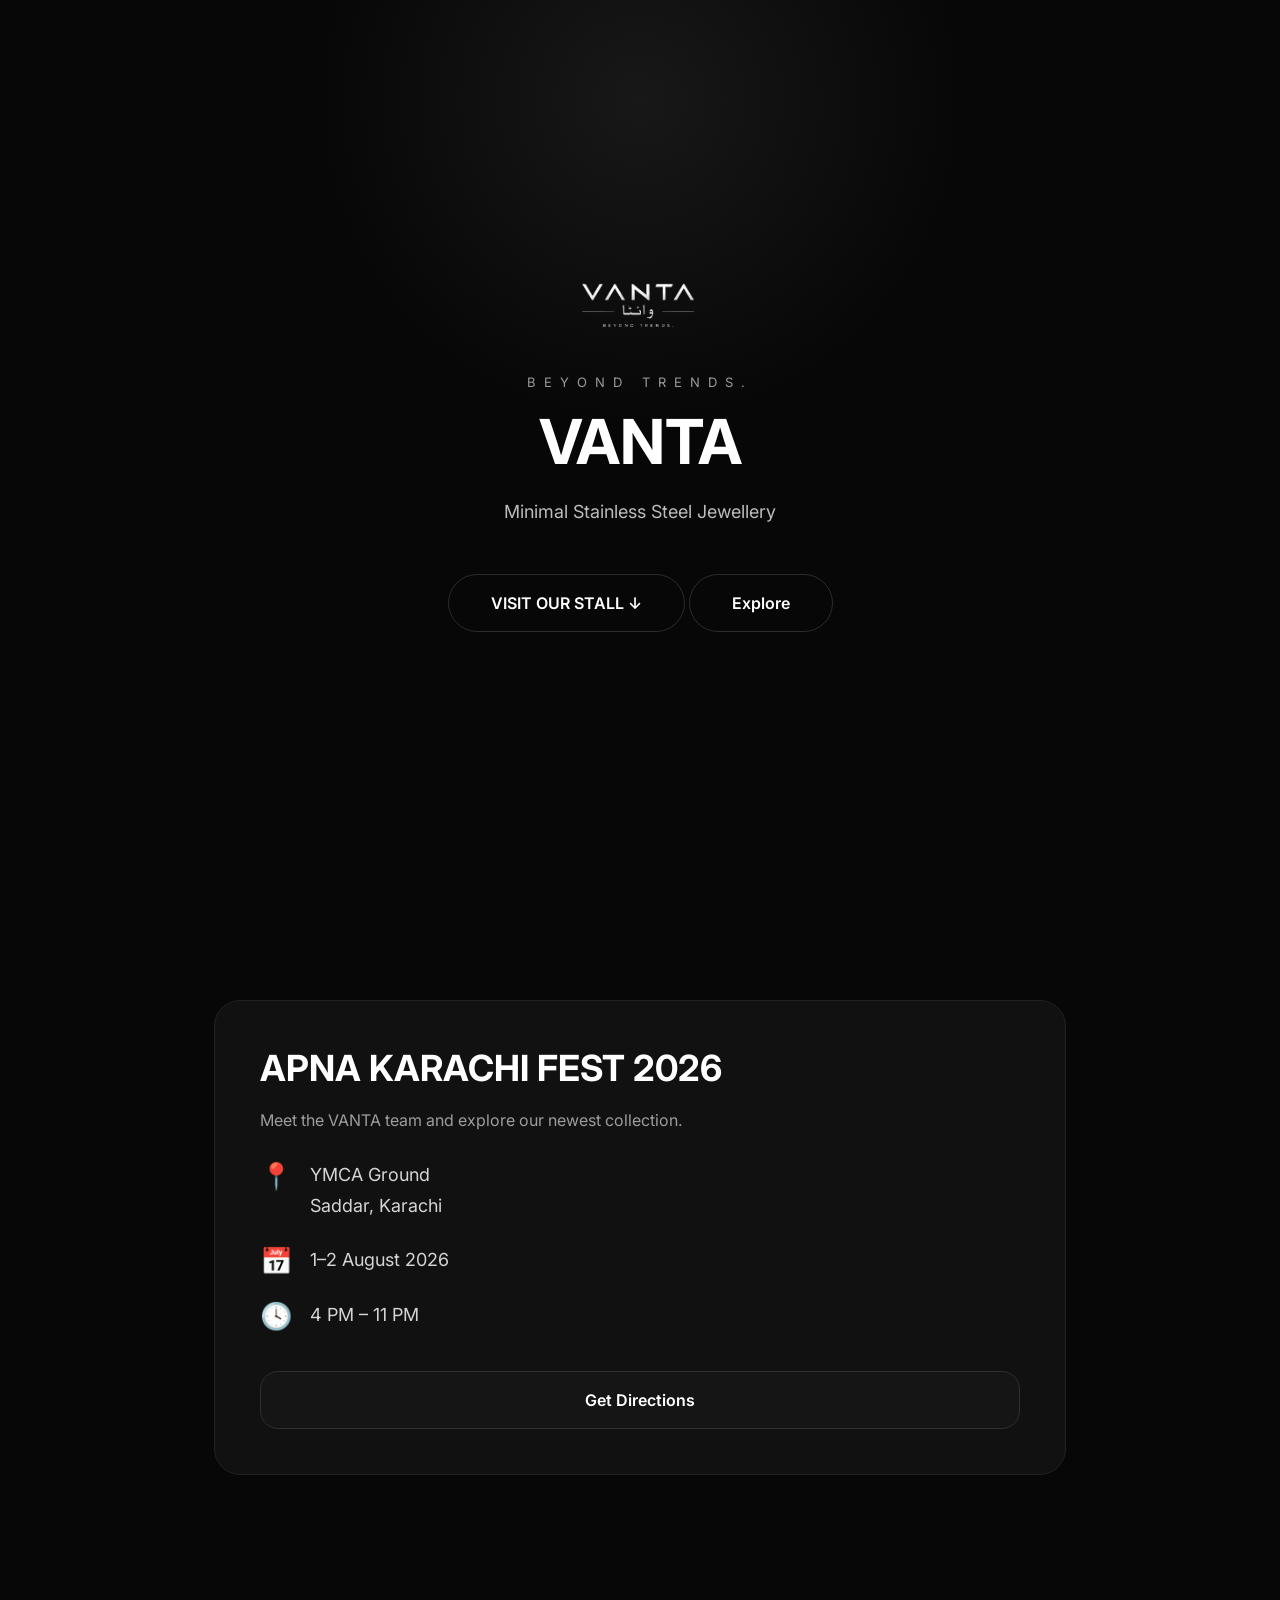
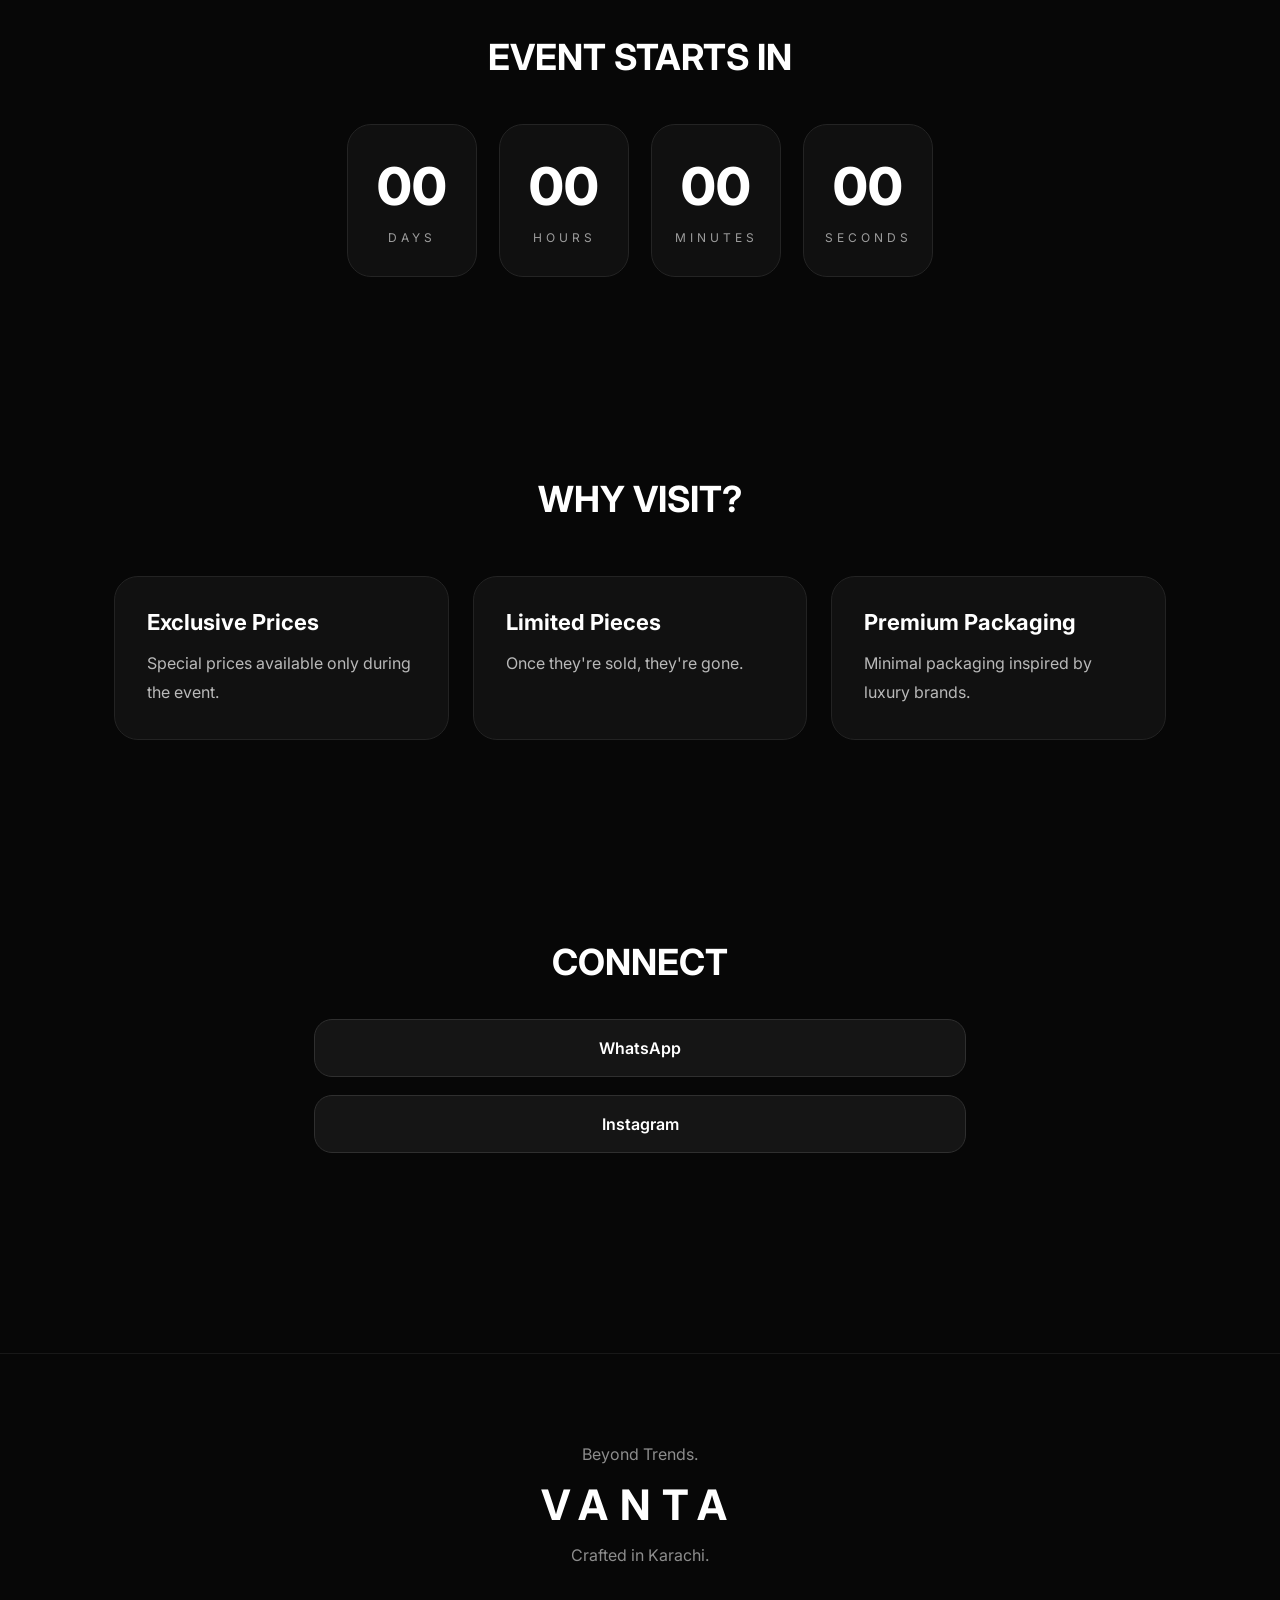
==== events.html @ 69461451 "Update events.html" ====
<!DOCTYPE html>
<html lang="en">

<head>

<meta charset="UTF-8">

<meta name="viewport" content="width=device-width, initial-scale=1.0">

<title>Meet VANTA</title>

<link rel="stylesheet" href="style.css">

<link rel="preconnect" href="https://fonts.googleapis.com">

<link rel="preconnect" href="https://fonts.gstatic.com" crossorigin>

<link href="https://fonts.googleapis.com/css2?family=Inter:wght@300;400;500;600;700;800&display=swap" rel="stylesheet">

</head>

<body>

<section class="hero fade">

<div class="hero-content">

<img src="logo.png.png" class="logo" alt="VANTA">

<p class="hero-tag">
BEYOND TRENDS.
</p>

<h1 class="hero-title">
VANTA
</h1>

<p class="hero-description">

Minimal Stainless Steel Jewellery

</p>

<a href="#event" class="hero-button">

VISIT OUR STALL ↓

</a>
<a href="#event" class="hero-button">

Explore

</a>

</div>

</section>

<section class="event fade" id="event">

<div class="card">

<h2>

APNA KARACHI FEST 2026

</h2>

<p style="color:#9d9d9d;margin-top:-15px;margin-bottom:30px;">

Meet the VANTA team and explore our newest collection.

</p>
<div class="info">

<div class="info-item">

<span>📍</span>

<p>

YMCA Ground

<br>

Saddar, Karachi

</p>

</div>

<div class="info-item">

<span>📅</span>

<p>

1–2 August 2026

</p>

</div>

<div class="info-item">

<span>🕓</span>

<p>

4 PM – 11 PM

</p>

</div>

</div>

<a

class="button"

target="_blank"

href="https://maps.app.goo.gl/vsrWKePihYXSxV6w7">

Get Directions

</a>

</div>

</section>

<section class="countdown fade">

<h2>

EVENT STARTS IN

</h2>

<div class="timer">

<div class="time-box">

<span id="days">00</span>

<small>DAYS</small>

</div>

<div class="time-box">

<span id="hours">00</span>

<small>HOURS</small>

</div>

<div class="time-box">

<span id="minutes">00</span>

<small>MINUTES</small>

</div>

<div class="time-box">

<span id="seconds">00</span>

<small>SECONDS</small>

</div>

</div>

</section>

<section class="visit fade">

<h2>

WHY VISIT?

</h2>

<div class="visit-grid">

<div class="visit-card">

<h3>

Exclusive Prices

</h3>

<p>

Special prices available only during the event.

</p>

</div>

<div class="visit-card">

<h3>

Limited Pieces

</h3>

<p>

Once they're sold, they're gone.

</p>

</div>

<div class="visit-card">

<h3>

Premium Packaging

</h3>

<p>

Minimal packaging inspired by luxury brands.

</p>

</div>

</div>

</section>

<section class="contact fade">

<h2>

CONNECT

</h2>

<a

class="button"

href="https://wa.me/923118109139?text=Hi%20VANTA!%20I'm%20interested%20in%20your%20collection.">

WhatsApp

</a>

<a

class="button"

target="_blank"

href="https://www.instagram.com/vantaform.pk/">

Instagram

</a>

</section>

<footer>

<p>

Beyond Trends.

</p>

<h2>

VANTA

</h2>

<p>

Crafted in Karachi.

</p>

</footer>

<script src="script.js"></script>

</body>

</html>
---- style.css ----
/* ========= VANTA ========= */

@import url('https://fonts.googleapis.com/css2?family=Inter:wght@300;400;500;600;700;800&display=swap');

*{
margin:0;
padding:0;
box-sizing:border-box;
scroll-behavior:smooth;
}

body{

font-family:'Inter',sans-serif;
background:#070707;
color:#fff;
overflow-x:hidden;

}

body::before{

content:"";

position:fixed;

top:-250px;

left:50%;

transform:translateX(-50%);

width:700px;

height:700px;

background:radial-gradient(circle,
rgba(255,255,255,.07),
transparent 70%);

pointer-events:none;

z-index:-1;

}

section{

padding:100px 24px;

}

.hero{

min-height:100vh;

display:flex;

justify-content:center;

align-items:center;

text-align:center;

}

.hero-content{

max-width:750px;

}

.logo{

width:170px;

margin:auto;

display:block;

margin-bottom:35px;

}

.hero-tag{

font-size:13px;

letter-spacing:8px;

color:#9a9a9a;

text-transform:uppercase;

margin-bottom:18px;

}

.hero-title{

font-size:62px;

font-weight:700;

margin-bottom:20px;

line-height:1.1;

}

.hero-description{

font-size:18px;

color:#bcbcbc;

max-width:600px;

margin:auto;

margin-bottom:45px;

line-height:1.8;

}

.hero-button{

display:inline-block;

padding:18px 42px;

border:1px solid #2c2c2c;

border-radius:999px;

text-decoration:none;

color:white;

transition:.35s;

font-weight:600;

}

.hero-button:hover{

background:white;

color:black;

transform:translateY(-4px);

}

.event{

max-width:900px;

margin:auto;

}

.card{

background:#111;

border:1px solid #222;

border-radius:26px;

padding:45px;

backdrop-filter:blur(12px);

}

.card h2{

font-size:36px;

margin-bottom:35px;

}

.info{

display:flex;

flex-direction:column;

gap:24px;

margin-bottom:40px;

}

.info-item{

display:flex;

gap:18px;

align-items:flex-start;

}

.info-item span{

font-size:26px;

}

.info-item p{

font-size:18px;

color:#d5d5d5;

line-height:1.7;

}

.button{

display:block;

width:100%;

padding:18px;

border-radius:18px;

text-decoration:none;

text-align:center;

color:white;

border:1px solid #2f2f2f;

margin-top:18px;

transition:.35s;

font-weight:600;

background:#151515;

}

.button:hover{

background:white;

color:black;

transform:translateY(-3px);

}

.countdown{

padding-top:60px;

text-align:center;

}

.countdown h2{

font-size:36px;

margin-bottom:45px;

}

.timer{

display:flex;

justify-content:center;

gap:22px;

flex-wrap:wrap;

}
.time-box{

width:130px;

background:#101010;

border:1px solid #242424;

border-radius:24px;

padding:30px 15px;

transition:.35s;

}

.time-box:hover{

transform:translateY(-6px);

border-color:#3d3d3d;

}

.time-box span{

display:block;

font-size:52px;

font-weight:800;

margin-bottom:8px;

}

.time-box small{

font-size:12px;

letter-spacing:4px;

color:#9c9c9c;

}

.visit{

max-width:1100px;

margin:auto;

}

.visit h2{

text-align:center;

font-size:36px;

margin-bottom:55px;

}

.visit-grid{

display:grid;

grid-template-columns:repeat(auto-fit,minmax(260px,1fr));

gap:24px;

}

.visit-card{

background:#111;

border:1px solid #232323;

border-radius:24px;

padding:32px;

transition:.35s;

}

.visit-card:hover{

transform:translateY(-8px);

border-color:#3a3a3a;

}

.visit-card h3{

font-size:22px;

margin-bottom:14px;

}

.visit-card p{

color:#b9b9b9;

line-height:1.8;

}

.contact{

max-width:700px;

margin:auto;

text-align:center;

}

.contact h2{

font-size:36px;

margin-bottom:35px;

}

footer{

padding:90px 24px;

text-align:center;

border-top:1px solid #181818;

margin-top:100px;

}

footer h2{

font-size:42px;

letter-spacing:12px;

margin-top:15px;

margin-bottom:15px;

}

footer p{

color:#8d8d8d;

}

.fade{

opacity:1;

transform:translateY(0);

transition:1s;

}

}

.fade.show{

opacity:1;

transform:translateY(0);

}

@media(max-width:768px){

section{

padding:80px 20px;

}

.logo{

width:130px;

}

.hero-title{

font-size:42px;

}

.hero-description{

font-size:16px;

}

.card{

padding:30px;

}

.card h2{

font-size:28px;

}

.info-item p{

font-size:16px;

}

.time-box{

width:100px;

padding:22px;

}

.time-box span{

font-size:38px;

}

.visit h2,

.contact h2,

.countdown h2{

font-size:28px;

}

footer h2{

font-size:30px;

letter-spacing:8px;

}

}
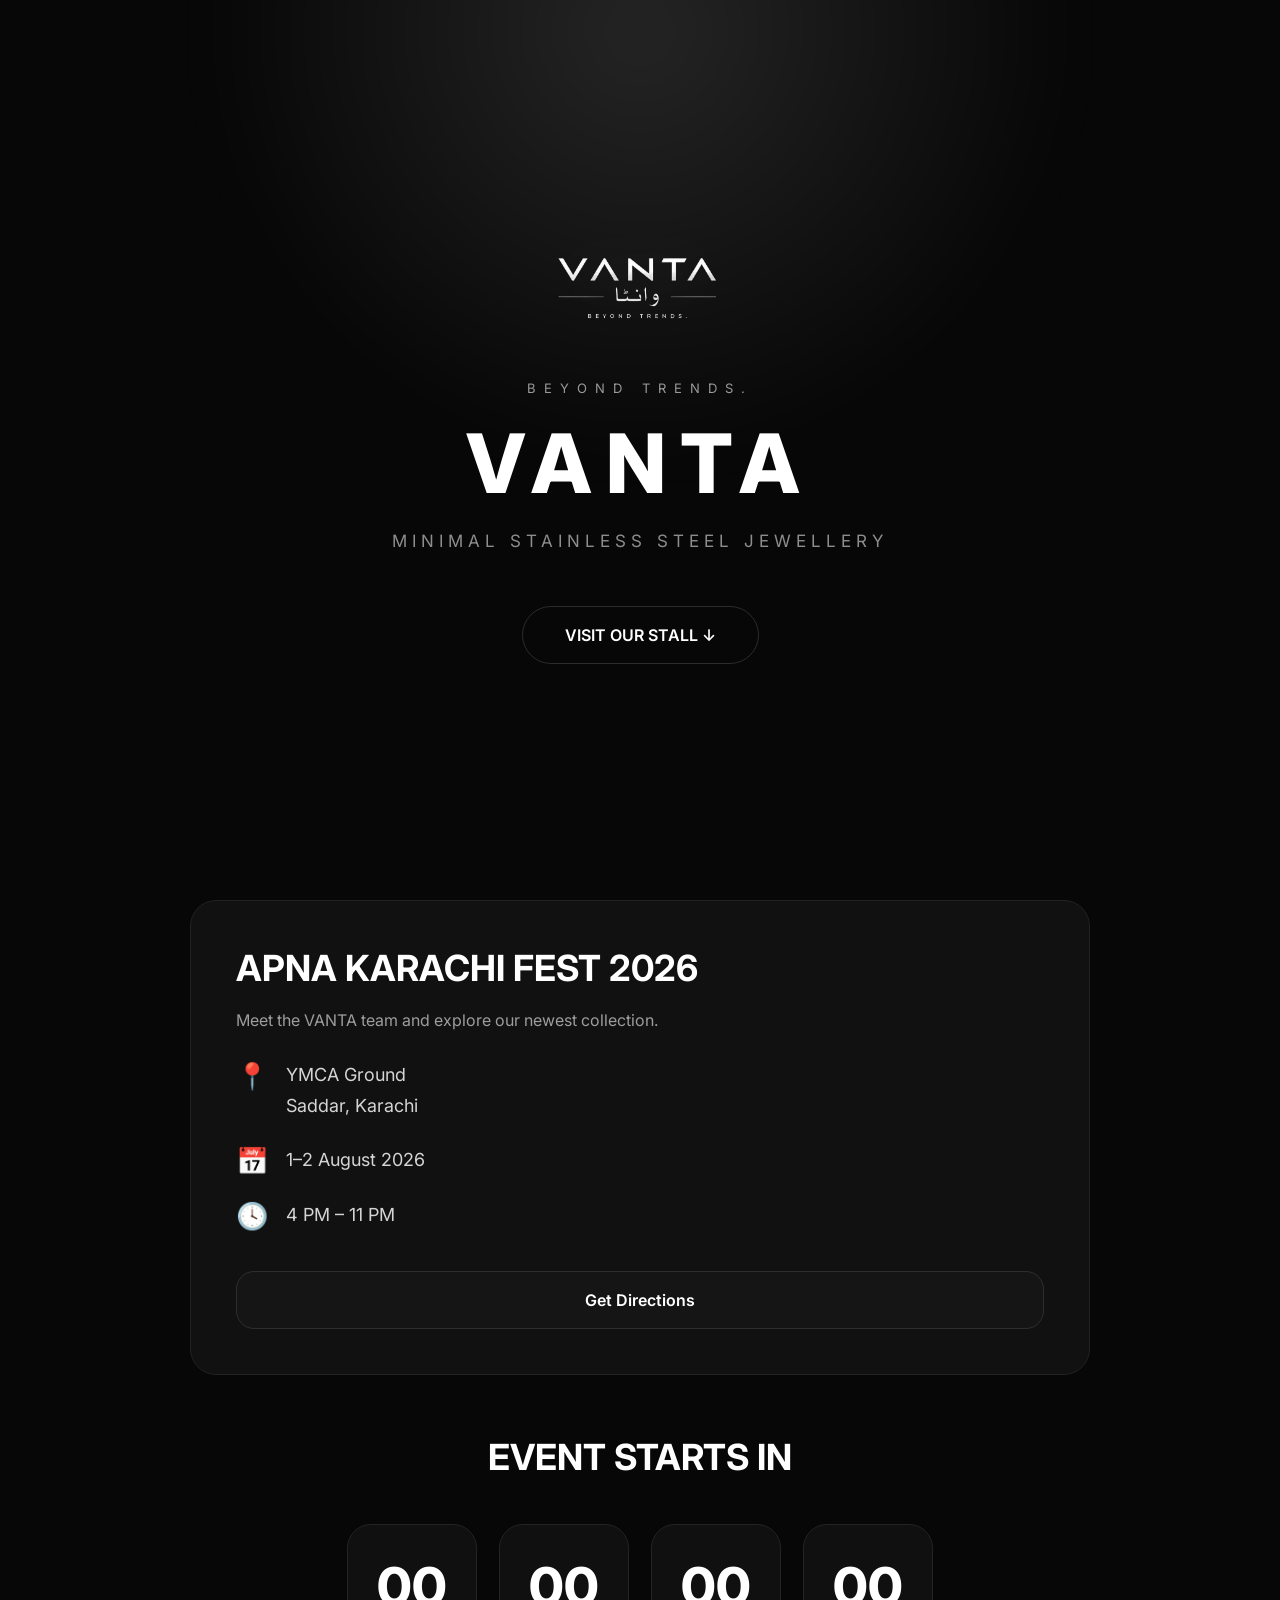
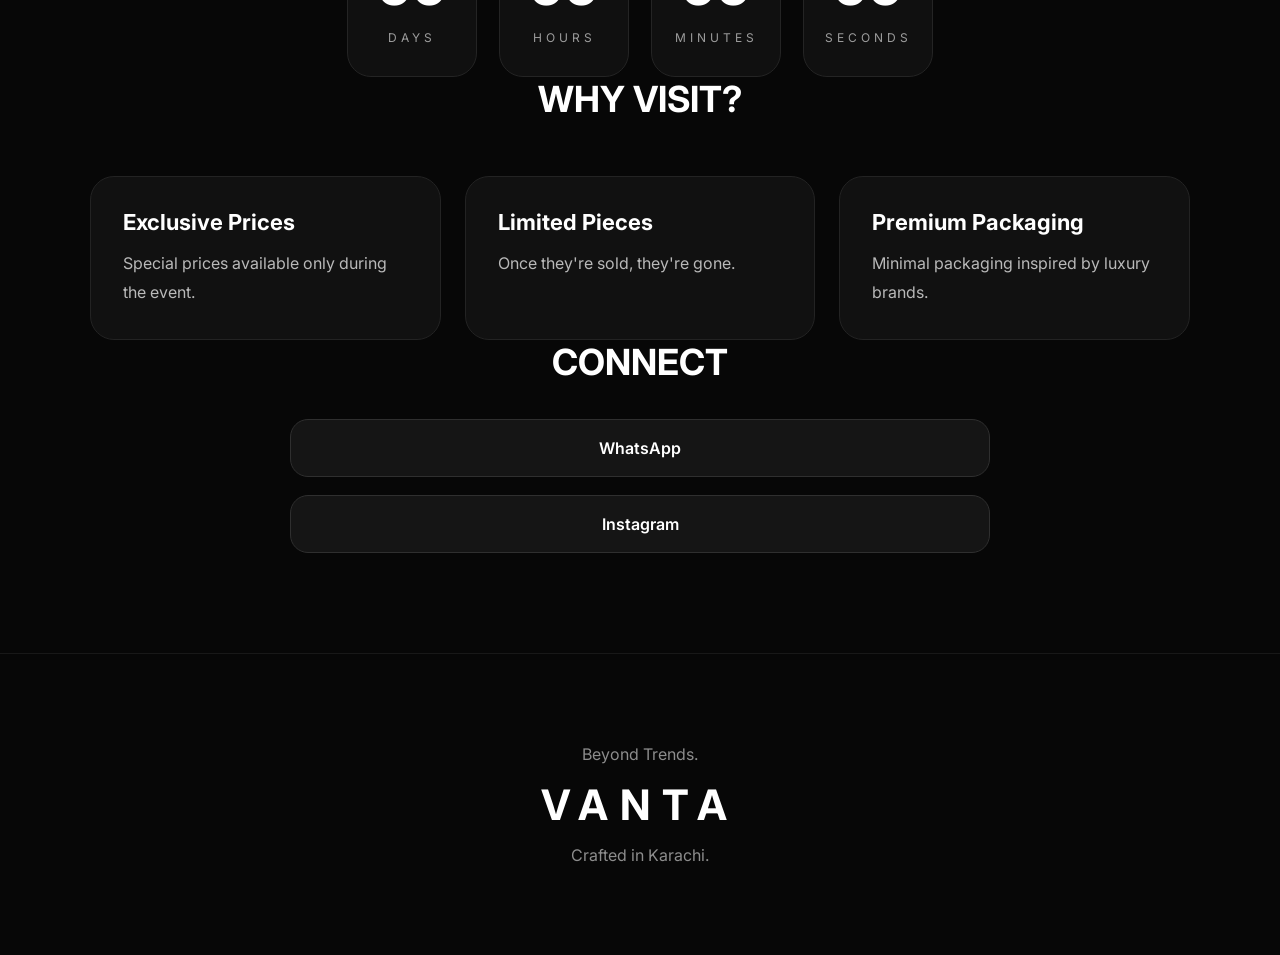
==== commit 39cf74a4: "Update events.html" ====
--- a/events.html
+++ b/events.html
@@ -46,11 +46,6 @@
 VISIT OUR STALL ↓
 
 </a>
-<a href="#event" class="hero-button">
-
-Explore
-
-</a>
 
 </div>
 
--- a/style.css
+++ b/style.css
@@ -24,6 +24,34 @@
 
 position:fixed;
 
+width:900px;
+
+height:900px;
+
+left:50%;
+
+top:-420px;
+
+transform:translateX(-50%);
+
+background:radial-gradient(circle,
+rgba(255,255,255,.12),
+transparent 70%);
+
+filter:blur(30px);
+
+animation:glow 8s ease-in-out infinite;
+
+pointer-events:none;
+
+z-index:-1;
+
+}
+
+content:"";
+
+position:fixed;
+
 top:-250px;
 
 left:50%;
@@ -62,6 +90,8 @@
 
 text-align:center;
 
+position:relative;
+
 }
 
 .hero-content{
@@ -72,475 +102,505 @@
 
 .logo{
 
-width:170px;
+width:240px;
+
+display:block;
 
 margin:auto;
 
+margin-bottom:45px;
+
+filter:drop-shadow(0 0 30px rgba(255,255,255,.12));
+
+transition:.4s;
+
+}
+
+.logo:hover{
+
+transform:scale(1.03);
+
+}
+
+.hero-tag{
+
+font-size:13px;
+
+letter-spacing:8px;
+
+color:#9a9a9a;
+
+text-transform:uppercase;
+
+margin-bottom:18px;
+
+}
+
+.hero-title{
+
+font-size:82px;
+
+font-weight:800;
+
+letter-spacing:14px;
+
+margin-bottom:18px;
+
+text-transform:uppercase;
+
+}
+.hero-description{
+
+font-size:17px;
+
+color:#8d8d8d;
+
+letter-spacing:5px;
+
+text-transform:uppercase;
+
+margin-bottom:55px;
+
+}
+
+.hero-button{
+
+display:inline-block;
+
+padding:18px 42px;
+
+border:1px solid #2c2c2c;
+
+border-radius:999px;
+
+text-decoration:none;
+
+color:white;
+
+transition:.35s;
+
+font-weight:600;
+
+}
+
+.hero-button:hover{
+
+background:white;
+
+color:black;
+
+transform:translateY(-4px);
+
+}
+
+.event{
+
+max-width:900px;
+
+margin:auto;
+
+}
+
+.card{
+
+background:#111;
+
+border:1px solid #222;
+
+border-radius:26px;
+
+padding:45px;
+
+backdrop-filter:blur(12px);
+
+}
+
+.card h2{
+
+font-size:36px;
+
+margin-bottom:35px;
+
+}
+
+.info{
+
+display:flex;
+
+flex-direction:column;
+
+gap:24px;
+
+margin-bottom:40px;
+
+}
+
+.info-item{
+
+display:flex;
+
+gap:18px;
+
+align-items:flex-start;
+
+}
+
+.info-item span{
+
+font-size:26px;
+
+}
+
+.info-item p{
+
+font-size:18px;
+
+color:#d5d5d5;
+
+line-height:1.7;
+
+}
+
+.button{
+
 display:block;
 
+width:100%;
+
+padding:18px;
+
+border-radius:18px;
+
+text-decoration:none;
+
+text-align:center;
+
+color:white;
+
+border:1px solid #2f2f2f;
+
+margin-top:18px;
+
+transition:.35s;
+
+font-weight:600;
+
+background:#151515;
+
+}
+
+.button:hover{
+
+background:white;
+
+color:black;
+
+transform:translateY(-3px);
+
+}
+
+.countdown{
+
+padding-top:60px;
+
+text-align:center;
+
+}
+
+.countdown h2{
+
+font-size:36px;
+
+margin-bottom:45px;
+
+}
+
+.timer{
+
+display:flex;
+
+justify-content:center;
+
+gap:22px;
+
+flex-wrap:wrap;
+
+}
+.time-box{
+
+width:130px;
+
+background:#101010;
+
+border:1px solid #242424;
+
+border-radius:24px;
+
+padding:30px 15px;
+
+transition:.35s;
+
+}
+
+.time-box:hover{
+
+transform:translateY(-6px);
+
+border-color:#3d3d3d;
+
+}
+
+.time-box span{
+
+display:block;
+
+font-size:52px;
+
+font-weight:800;
+
+margin-bottom:8px;
+
+}
+
+.time-box small{
+
+font-size:12px;
+
+letter-spacing:4px;
+
+color:#9c9c9c;
+
+}
+
+.visit{
+
+max-width:1100px;
+
+margin:auto;
+
+}
+
+.visit h2{
+
+text-align:center;
+
+font-size:36px;
+
+margin-bottom:55px;
+
+}
+
+.visit-grid{
+
+display:grid;
+
+grid-template-columns:repeat(auto-fit,minmax(260px,1fr));
+
+gap:24px;
+
+}
+
+.visit-card{
+
+background:#111;
+
+border:1px solid #232323;
+
+border-radius:24px;
+
+padding:32px;
+
+transition:.35s;
+
+}
+
+.visit-card:hover{
+
+transform:translateY(-8px);
+
+border-color:#3a3a3a;
+
+}
+
+.visit-card h3{
+
+font-size:22px;
+
+margin-bottom:14px;
+
+}
+
+.visit-card p{
+
+color:#b9b9b9;
+
+line-height:1.8;
+
+}
+
+.contact{
+
+max-width:700px;
+
+margin:auto;
+
+text-align:center;
+
+}
+
+.contact h2{
+
+font-size:36px;
+
 margin-bottom:35px;
 
 }
 
-.hero-tag{
-
-font-size:13px;
+footer{
+
+padding:90px 24px;
+
+text-align:center;
+
+border-top:1px solid #181818;
+
+margin-top:100px;
+
+}
+
+footer h2{
+
+font-size:42px;
+
+letter-spacing:12px;
+
+margin-top:15px;
+
+margin-bottom:15px;
+
+}
+
+footer p{
+
+color:#8d8d8d;
+
+}
+
+.fade{
+
+opacity:1;
+
+transform:translateY(0);
+
+transition:1s;
+
+}
+
+}
+
+.fade.show{
+
+opacity:1;
+
+transform:translateY(0);
+
+}
+
+@media(max-width:768px){
+
+section{
+
+padding:80px 20px;
+
+}
+
+.logo{
+
+width:130px;
+
+}
+
+.hero-title{
+
+font-size:42px;
+
+}
+
+.hero-description{
+
+font-size:16px;
+
+}
+
+.card{
+
+padding:30px;
+
+}
+
+.card h2{
+
+font-size:28px;
+
+}
+
+.info-item p{
+
+font-size:16px;
+
+}
+
+.time-box{
+
+width:100px;
+
+padding:22px;
+
+}
+
+.time-box span{
+
+font-size:38px;
+
+}
+
+.visit h2,
+
+.contact h2,
+
+.countdown h2{
+
+font-size:28px;
+
+}
+
+footer h2{
+
+font-size:30px;
 
 letter-spacing:8px;
 
-color:#9a9a9a;
-
-text-transform:uppercase;
-
-margin-bottom:18px;
-
-}
-
-.hero-title{
-
-font-size:62px;
-
-font-weight:700;
-
-margin-bottom:20px;
-
-line-height:1.1;
-
-}
-
-.hero-description{
-
-font-size:18px;
-
-color:#bcbcbc;
-
-max-width:600px;
-
-margin:auto;
-
-margin-bottom:45px;
-
-line-height:1.8;
-
-}
-
-.hero-button{
-
-display:inline-block;
-
-padding:18px 42px;
-
-border:1px solid #2c2c2c;
-
-border-radius:999px;
-
-text-decoration:none;
-
-color:white;
-
-transition:.35s;
-
-font-weight:600;
-
-}
-
-.hero-button:hover{
-
-background:white;
-
-color:black;
-
-transform:translateY(-4px);
-
-}
-
-.event{
-
-max-width:900px;
-
-margin:auto;
-
-}
-
-.card{
-
-background:#111;
-
-border:1px solid #222;
-
-border-radius:26px;
-
-padding:45px;
-
-backdrop-filter:blur(12px);
-
-}
-
-.card h2{
-
-font-size:36px;
-
-margin-bottom:35px;
-
-}
-
-.info{
-
-display:flex;
-
-flex-direction:column;
-
-gap:24px;
-
-margin-bottom:40px;
-
-}
-
-.info-item{
-
-display:flex;
-
-gap:18px;
-
-align-items:flex-start;
-
-}
-
-.info-item span{
-
-font-size:26px;
-
-}
-
-.info-item p{
-
-font-size:18px;
-
-color:#d5d5d5;
-
-line-height:1.7;
-
-}
-
-.button{
-
-display:block;
-
-width:100%;
-
-padding:18px;
-
-border-radius:18px;
-
-text-decoration:none;
-
-text-align:center;
-
-color:white;
-
-border:1px solid #2f2f2f;
-
-margin-top:18px;
-
-transition:.35s;
-
-font-weight:600;
-
-background:#151515;
-
-}
-
-.button:hover{
-
-background:white;
-
-color:black;
-
-transform:translateY(-3px);
-
-}
-
-.countdown{
-
-padding-top:60px;
-
-text-align:center;
-
-}
-
-.countdown h2{
-
-font-size:36px;
-
-margin-bottom:45px;
-
-}
-
-.timer{
-
-display:flex;
-
-justify-content:center;
-
-gap:22px;
-
-flex-wrap:wrap;
-
-}
-.time-box{
-
-width:130px;
-
-background:#101010;
-
-border:1px solid #242424;
-
-border-radius:24px;
-
-padding:30px 15px;
-
-transition:.35s;
-
-}
-
-.time-box:hover{
-
-transform:translateY(-6px);
-
-border-color:#3d3d3d;
-
-}
-
-.time-box span{
-
-display:block;
-
-font-size:52px;
-
-font-weight:800;
-
-margin-bottom:8px;
-
-}
-
-.time-box small{
-
-font-size:12px;
-
-letter-spacing:4px;
-
-color:#9c9c9c;
-
-}
-
-.visit{
-
-max-width:1100px;
-
-margin:auto;
-
-}
-
-.visit h2{
-
-text-align:center;
-
-font-size:36px;
-
-margin-bottom:55px;
-
-}
-
-.visit-grid{
-
-display:grid;
-
-grid-template-columns:repeat(auto-fit,minmax(260px,1fr));
-
-gap:24px;
-
-}
-
-.visit-card{
-
-background:#111;
-
-border:1px solid #232323;
-
-border-radius:24px;
-
-padding:32px;
-
-transition:.35s;
-
-}
-
-.visit-card:hover{
-
-transform:translateY(-8px);
-
-border-color:#3a3a3a;
-
-}
-
-.visit-card h3{
-
-font-size:22px;
-
-margin-bottom:14px;
-
-}
-
-.visit-card p{
-
-color:#b9b9b9;
-
-line-height:1.8;
-
-}
-
-.contact{
-
-max-width:700px;
-
-margin:auto;
-
-text-align:center;
-
-}
-
-.contact h2{
-
-font-size:36px;
-
-margin-bottom:35px;
-
-}
-
-footer{
-
-padding:90px 24px;
-
-text-align:center;
-
-border-top:1px solid #181818;
-
-margin-top:100px;
-
-}
-
-footer h2{
-
-font-size:42px;
-
-letter-spacing:12px;
-
-margin-top:15px;
-
-margin-bottom:15px;
-
-}
-
-footer p{
-
-color:#8d8d8d;
-
-}
-
-.fade{
-
-opacity:1;
-
-transform:translateY(0);
-
-transition:1s;
-
-}
-
-}
-
-.fade.show{
-
-opacity:1;
-
-transform:translateY(0);
-
-}
-
-@media(max-width:768px){
-
-section{
-
-padding:80px 20px;
-
-}
-
-.logo{
-
-width:130px;
-
-}
-
-.hero-title{
-
-font-size:42px;
-
-}
-
-.hero-description{
-
-font-size:16px;
-
-}
-
-.card{
-
-padding:30px;
-
-}
-
-.card h2{
-
-font-size:28px;
-
-}
-
-.info-item p{
-
-font-size:16px;
-
-}
-
-.time-box{
-
-width:100px;
-
-padding:22px;
-
-}
-
-.time-box span{
-
-font-size:38px;
-
-}
-
-.visit h2,
-
-.contact h2,
-
-.countdown h2{
-
-font-size:28px;
-
-}
-
-footer h2{
-
-font-size:30px;
-
-letter-spacing:8px;
-
-}
-
-}
+}
+
+}
+@keyframes glow{
+
+0%{
+
+transform:translateX(-50%) scale(1);
+
+}
+
+50%{
+
+transform:translateX(-50%) scale(1.08);
+
+}
+
+100%{
+
+transform:translateX(-50%) scale(1);
+
+}
+
+}
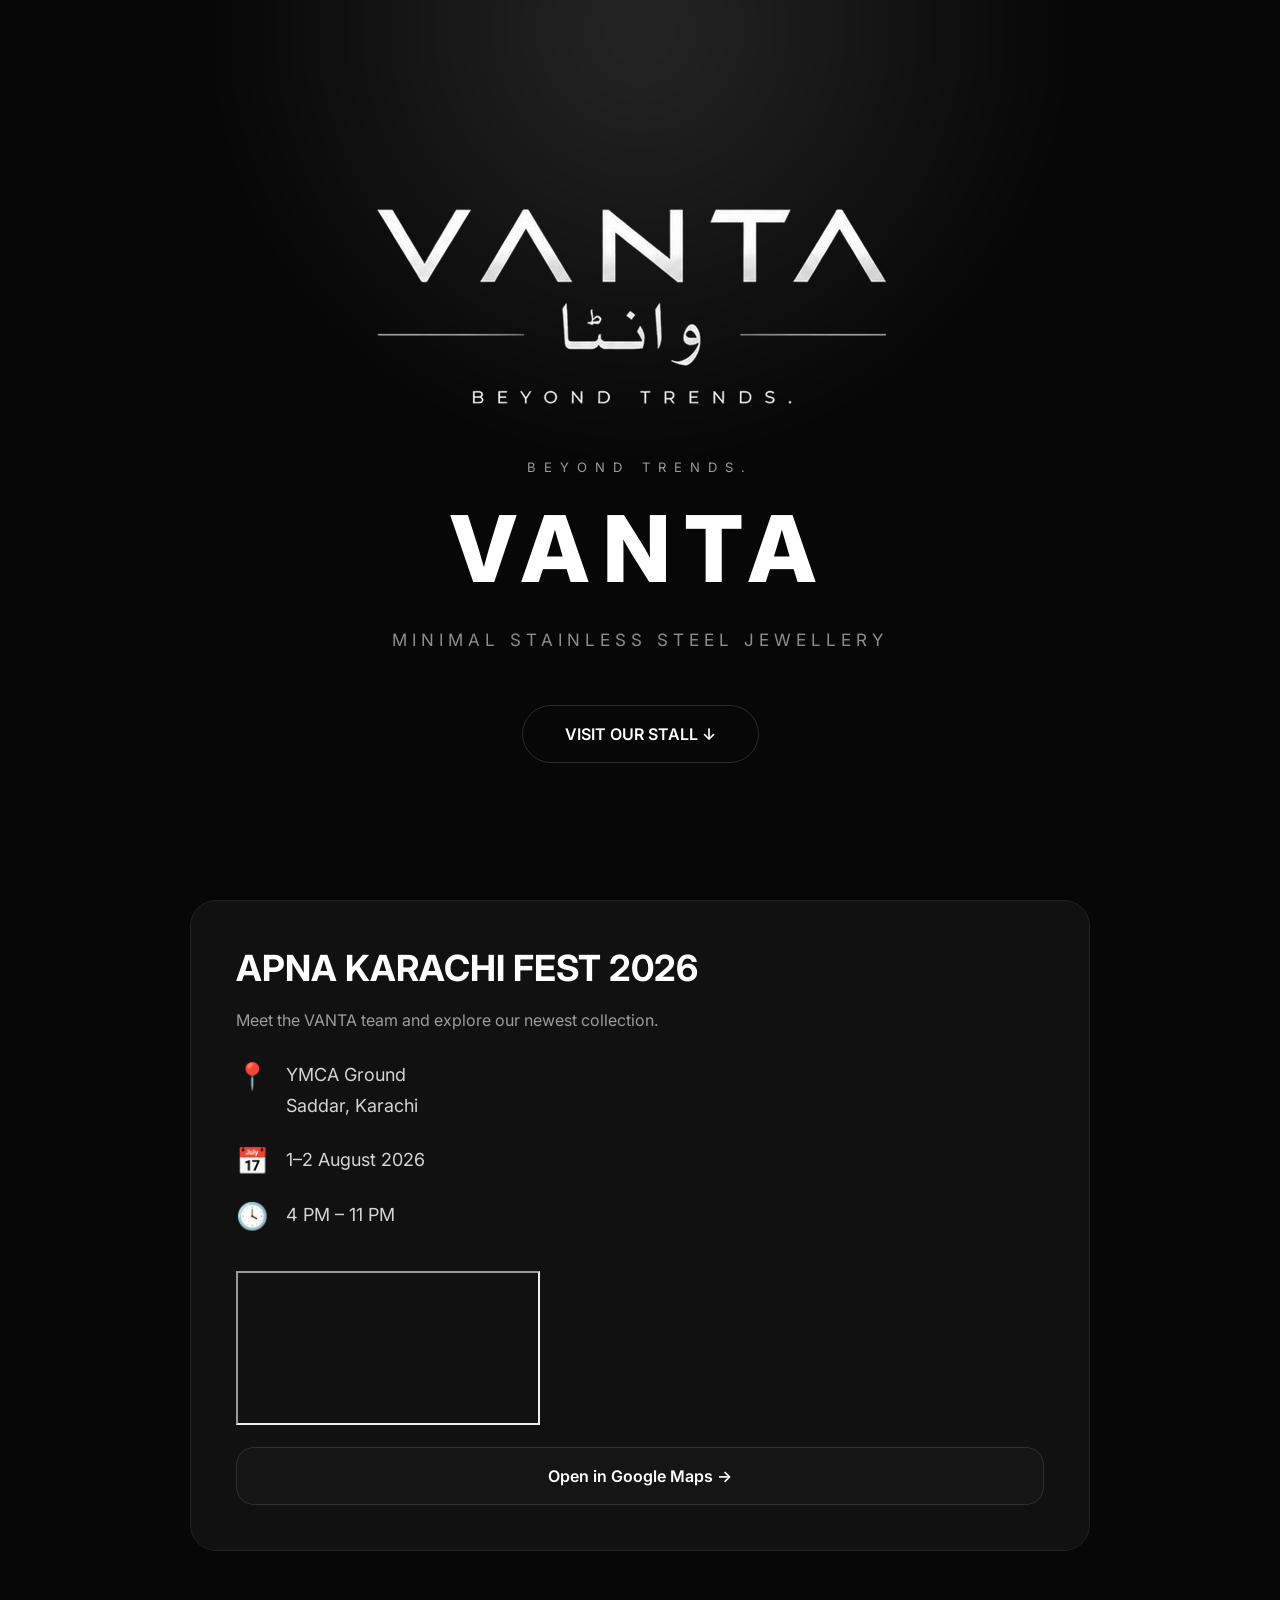
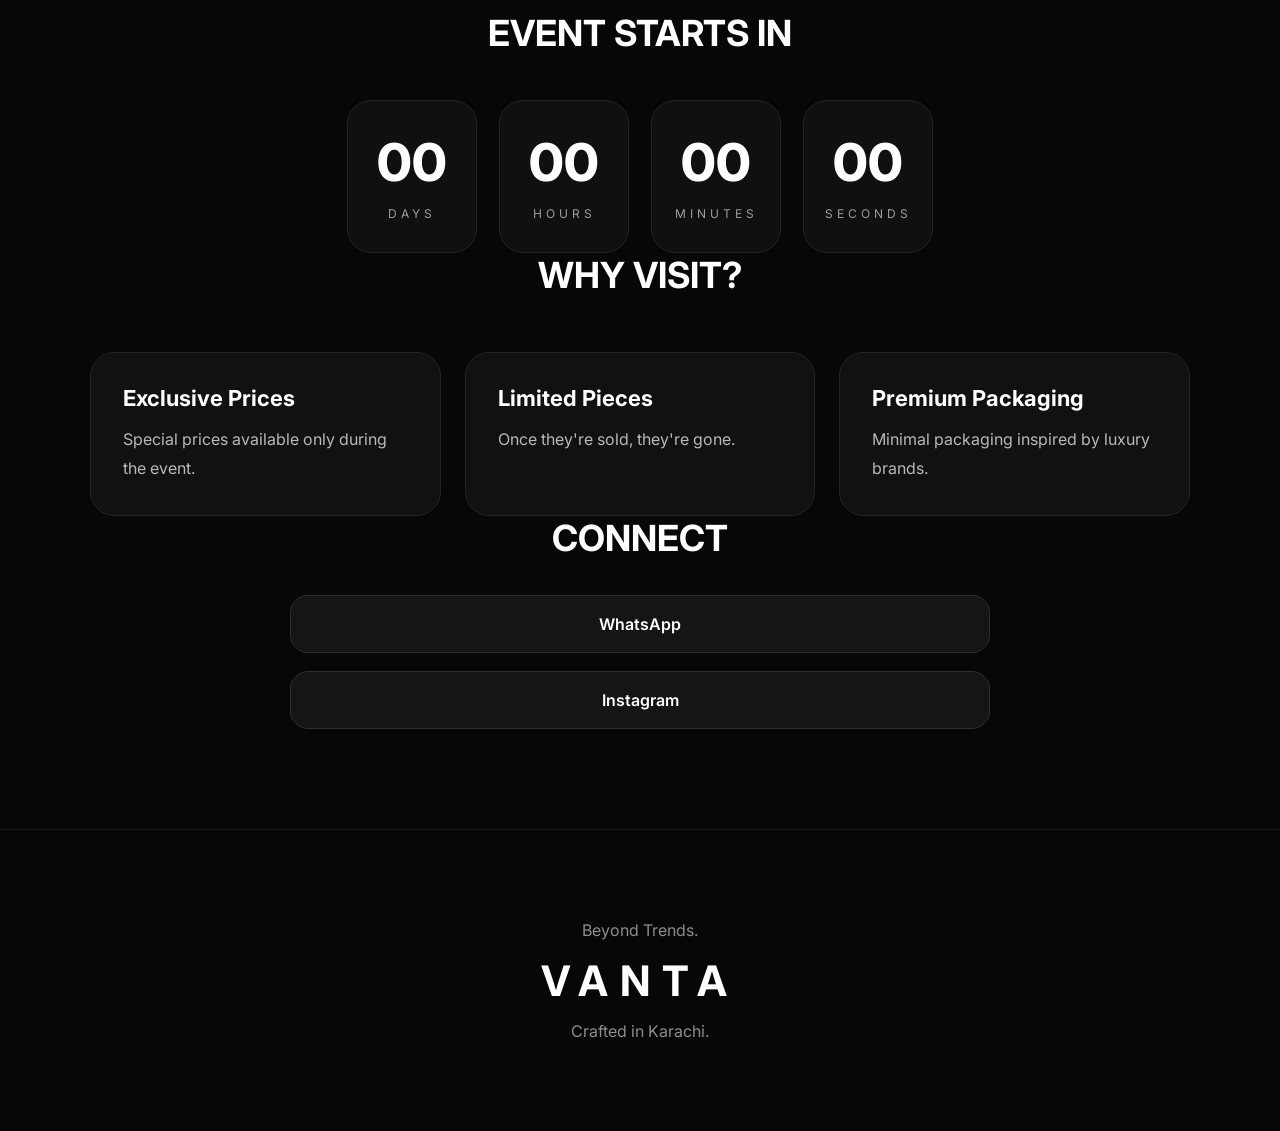
==== commit d631c460: "Update events.html" ====
--- a/events.html
+++ b/events.html
@@ -110,20 +110,27 @@
 
 </div>
 
+<div class="map-box">
+
+<iframe
+src="https://www.google.com/maps?q=YMCA+Ground+Saddar+Karachi&output=embed"
+loading="lazy"
+allowfullscreen>
+</iframe>
+
 <a
-
 class="button"
-
 target="_blank"
-
 href="https://maps.app.goo.gl/vsrWKePihYXSxV6w7">
 
-Get Directions
+Open in Google Maps →
 
 </a>
 
 </div>
 
+</div>
+
 </section>
 
 <section class="countdown fade">
--- a/style.css
+++ b/style.css
@@ -96,14 +96,25 @@
 
 .hero-content{
 
+max-width:850px;
+
+width:100%;
+
+display:flex;
+
+flex-direction:column;
+
+align-items:center;
+
+justify-content:center;
+
+}
 max-width:750px;
 
 }
-
 .logo{
 
-width:240px;
-
+width:340px;
 display:block;
 
 margin:auto;
@@ -138,8 +149,8 @@
 
 .hero-title{
 
-font-size:82px;
-
+font-size:92px;
+  
 font-weight:800;
 
 letter-spacing:14px;
@@ -150,7 +161,8 @@
 
 }
 .hero-description{
-
+margin-top:8px;
+  
 font-size:17px;
 
 color:#8d8d8d;
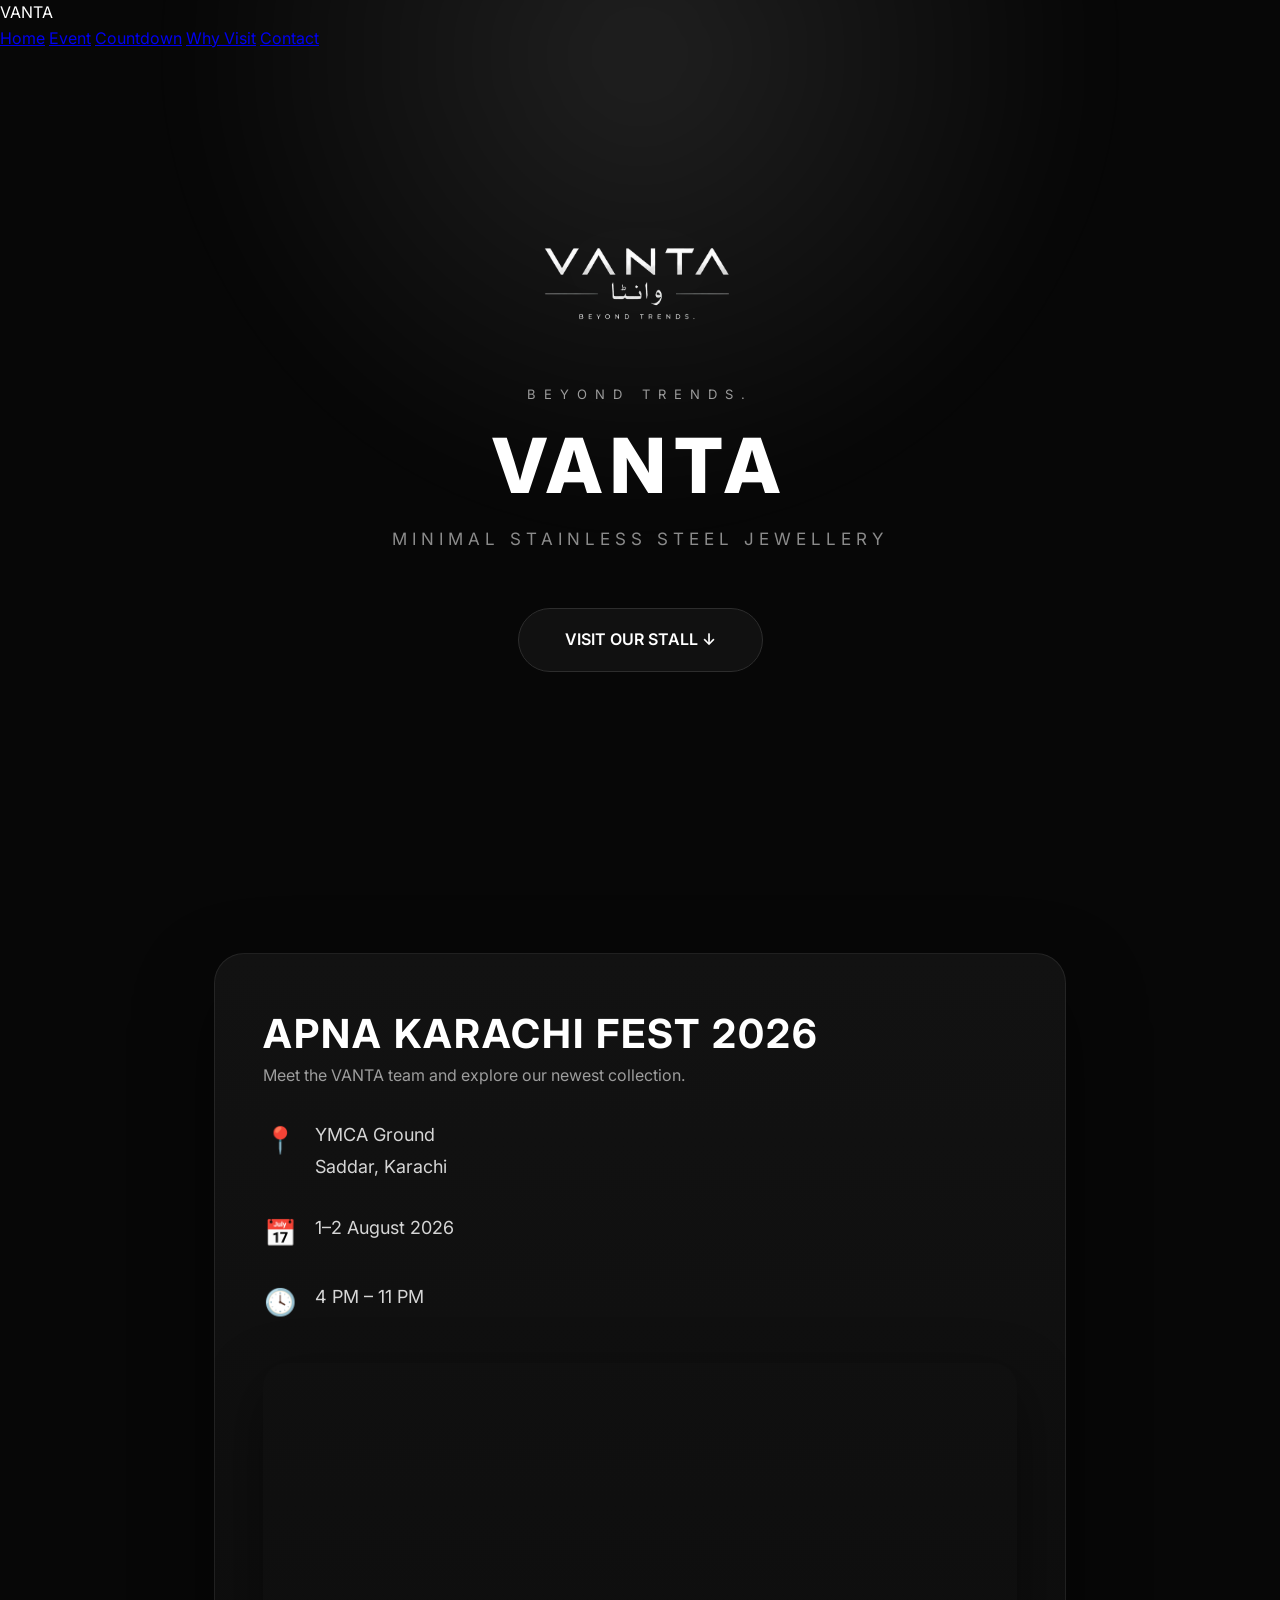
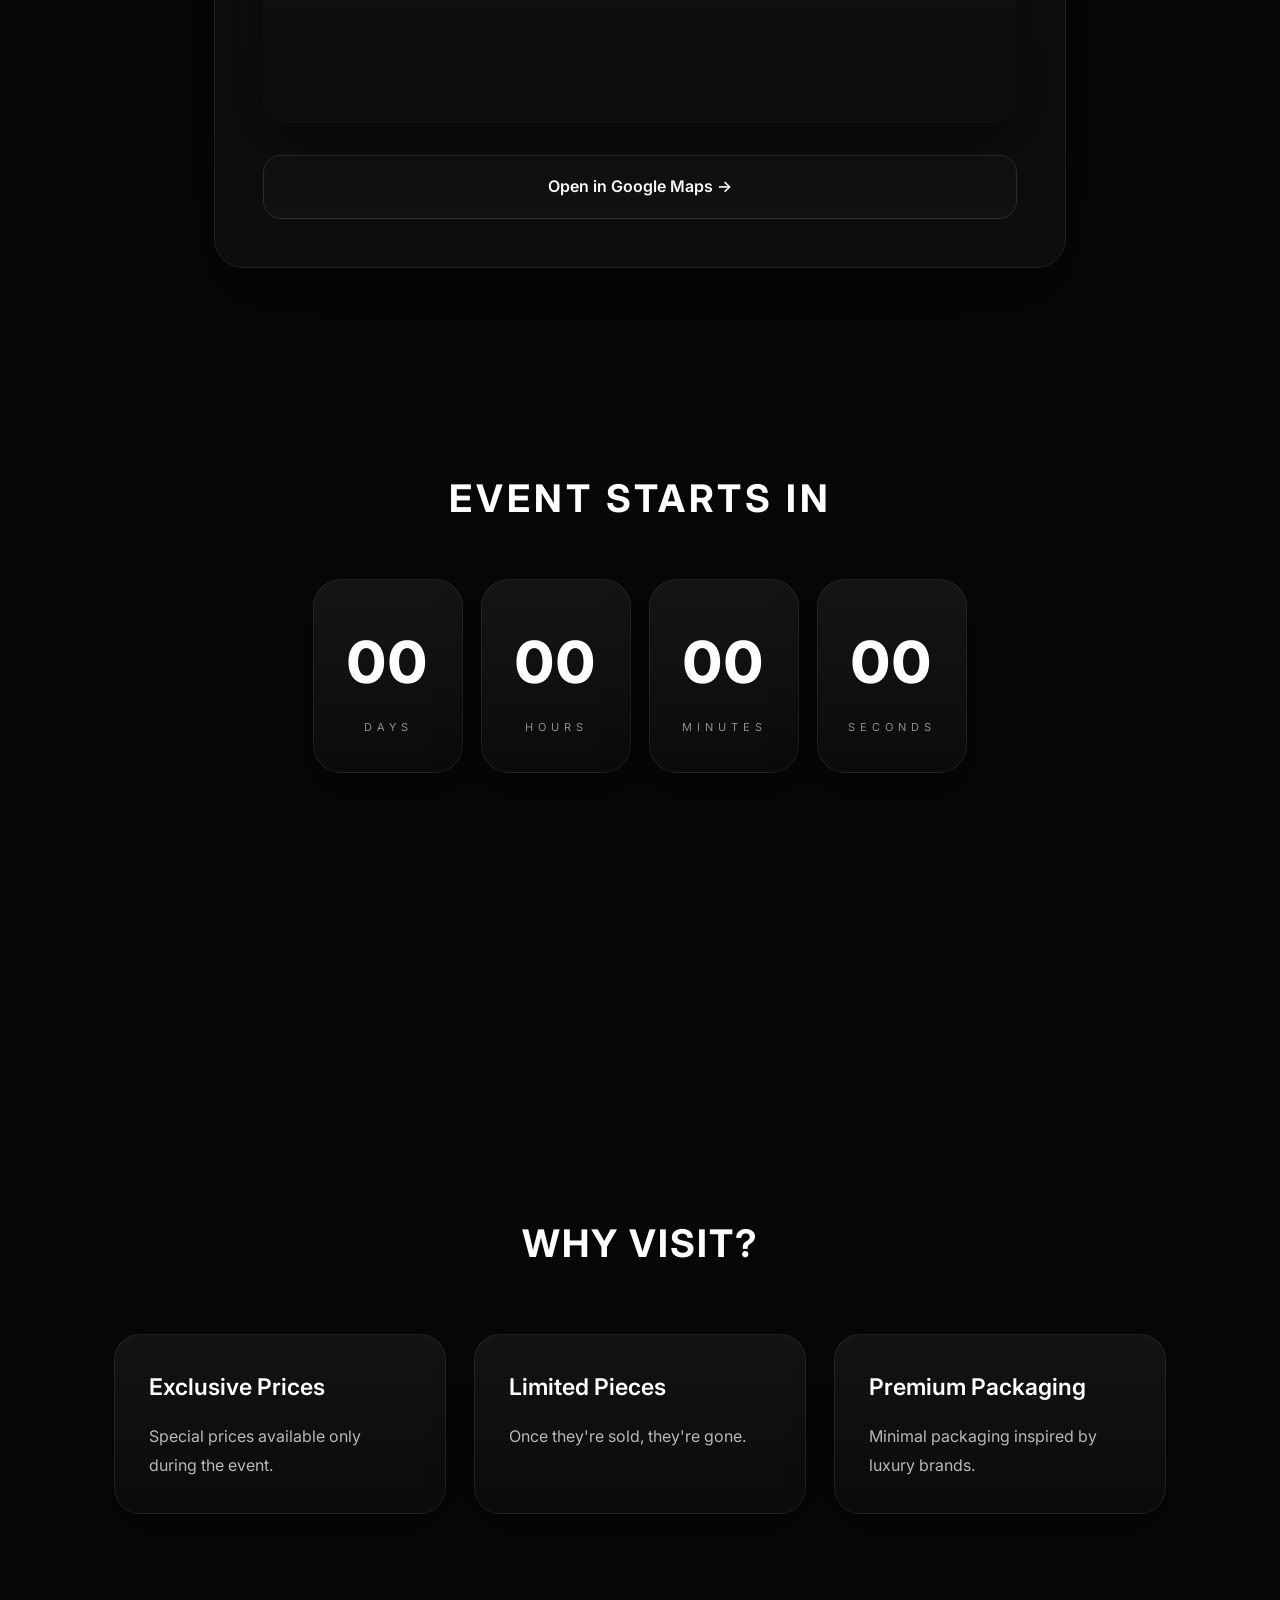
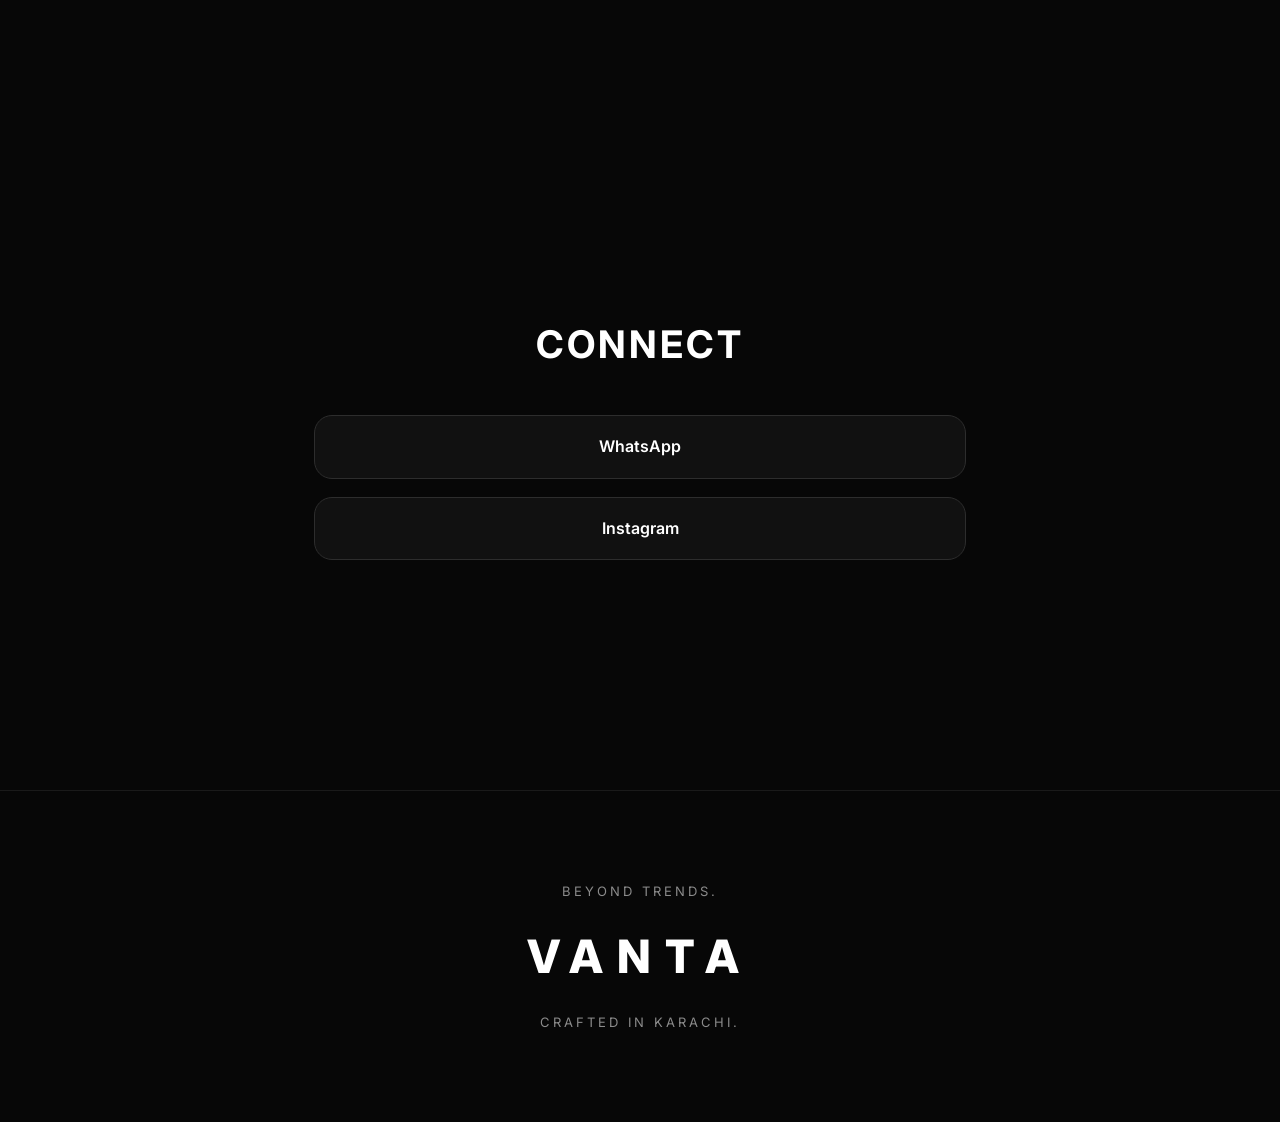
==== commit 4e49422a: "Update events.html" ====
--- a/events.html
+++ b/events.html
@@ -20,6 +20,27 @@
 </head>
 
 <body>
+<nav class="navbar">
+
+<div class="nav-logo">
+VANTA
+</div>
+
+<div class="nav-links">
+
+<a href="#">Home</a>
+
+<a href="#event">Event</a>
+
+<a href="#countdown">Countdown</a>
+
+<a href="#visit">Why Visit</a>
+
+<a href="#contact">Contact</a>
+
+</div>
+
+</nav>
 
 <section class="hero fade">
 
@@ -133,7 +154,7 @@
 
 </section>
 
-<section class="countdown fade">
+<section class="countdown fade" id="countdown">
 
 <h2>
 
@@ -179,7 +200,7 @@
 
 </section>
 
-<section class="visit fade">
+<section class="visit fade" id="visit">
 
 <h2>
 
@@ -241,7 +262,7 @@
 
 </section>
 
-<section class="contact fade">
+<section class="contact fade" id="contact">
 
 <h2>
 
--- a/style.css
+++ b/style.css
@@ -1,4 +1,7 @@
-/* ========= VANTA ========= */
+/* ===========================
+   VANTA • PART 1
+   RESET + HERO + BUTTONS
+=========================== */
 
 @import url('https://fonts.googleapis.com/css2?family=Inter:wght@300;400;500;600;700;800&display=swap');
 
@@ -9,13 +12,22 @@
 scroll-behavior:smooth;
 }
 
+html{
+overflow-x:hidden;
+}
+
 body{
 
 font-family:'Inter',sans-serif;
+
 background:#070707;
+
 color:#fff;
+
 overflow-x:hidden;
 
+line-height:1.6;
+
 }
 
 body::before{
@@ -24,21 +36,21 @@
 
 position:fixed;
 
-width:900px;
-
-height:900px;
-
 left:50%;
 
 top:-420px;
 
 transform:translateX(-50%);
 
+width:950px;
+
+height:950px;
+
 background:radial-gradient(circle,
-rgba(255,255,255,.12),
+rgba(255,255,255,.10),
 transparent 70%);
 
-filter:blur(30px);
+filter:blur(35px);
 
 animation:glow 8s ease-in-out infinite;
 
@@ -48,39 +60,14 @@
 
 }
 
-content:"";
-
-position:fixed;
-
-top:-250px;
-
-left:50%;
-
-transform:translateX(-50%);
-
-width:700px;
-
-height:700px;
-
-background:radial-gradient(circle,
-rgba(255,255,255,.07),
-transparent 70%);
-
-pointer-events:none;
-
-z-index:-1;
-
-}
-
 section{
 
-padding:100px 24px;
+padding:110px 24px;
 
 }
 
 .hero{
-
-min-height:100vh;
+min-height:88vh;
 
 display:flex;
 
@@ -96,10 +83,10 @@
 
 .hero-content{
 
-max-width:850px;
-
 width:100%;
 
+max-width:900px;
+
 display:flex;
 
 flex-direction:column;
@@ -109,19 +96,18 @@
 justify-content:center;
 
 }
-max-width:750px;
-
-}
+
 .logo{
 
-width:340px;
+width:280px;
+
 display:block;
 
 margin:auto;
 
 margin-bottom:45px;
 
-filter:drop-shadow(0 0 30px rgba(255,255,255,.12));
+filter:drop-shadow(0 0 40px rgba(255,255,255,.10));
 
 transition:.4s;
 
@@ -139,480 +125,755 @@
 
 letter-spacing:8px;
 
-color:#9a9a9a;
-
 text-transform:uppercase;
 
-margin-bottom:18px;
+color:#9c9c9c;
+
+margin-bottom:22px;
 
 }
 
 .hero-title{
 
-font-size:92px;
-  
+font-size:76px;
+
 font-weight:800;
 
+letter-spacing:8px;
+
+text-transform:uppercase;
+
+line-height:1.05;
+
+margin-bottom:20px;
+
+}
+
+.hero-description{
+
+font-size:17px;
+
+letter-spacing:5px;
+
+text-transform:uppercase;
+
+color:#8b8b8b;
+
+margin-bottom:55px;
+
+}
+
+.hero-button{
+
+display:inline-flex;
+
+justify-content:center;
+
+align-items:center;
+
+padding:18px 46px;
+
+border-radius:999px;
+
+border:1px solid #2d2d2d;
+
+background:#111;
+
+color:#fff;
+
+text-decoration:none;
+
+font-weight:600;
+
+transition:.35s;
+
+}
+
+.hero-button:hover{
+
+background:#fff;
+
+color:#000;
+
+transform:translateY(-5px);
+
+box-shadow:0 20px 50px rgba(255,255,255,.12);
+
+}
+
+.button{
+
+display:block;
+
+width:100%;
+
+padding:18px;
+
+border-radius:18px;
+
+border:1px solid #2d2d2d;
+
+background:#111;
+
+color:#fff;
+
+text-decoration:none;
+
+text-align:center;
+
+font-weight:600;
+
+transition:.35s;
+
+margin-top:18px;
+
+}
+
+.button:hover{
+
+background:#fff;
+
+color:#000;
+
+transform:translateY(-4px);
+
+box-shadow:0 20px 50px rgba(255,255,255,.10);
+
+}
+/* ===========================
+   VANTA • PART 2
+   EVENT + MAP
+=========================== */
+
+.event{
+
+max-width:900px;
+
+margin:auto;
+
+}
+
+.card{
+
+background:linear-gradient(180deg,#121212,#0d0d0d);
+
+border:1px solid rgba(255,255,255,.08);
+
+border-radius:30px;
+
+padding:48px;
+
+backdrop-filter:blur(20px);
+
+box-shadow:0 30px 80px rgba(0,0,0,.45);
+
+transition:.4s;
+
+}
+
+.card:hover{
+
+transform:translateY(-8px);
+
+border-color:rgba(255,255,255,.15);
+
+}
+
+.card h2{
+
+font-size:40px;
+
+font-weight:700;
+
+margin-bottom:12px;
+
+letter-spacing:2px;
+
+}
+
+.card>p{
+
+color:#8d8d8d;
+
+margin-bottom:35px;
+
+font-size:16px;
+
+}
+
+.info{
+
+display:flex;
+
+flex-direction:column;
+
+gap:28px;
+
+margin-bottom:40px;
+
+}
+
+.info-item{
+
+display:flex;
+
+align-items:flex-start;
+
+gap:18px;
+
+}
+
+.info-item span{
+
+font-size:26px;
+
+width:34px;
+
+text-align:center;
+
+}
+
+.info-item p{
+
+font-size:18px;
+
+color:#d6d6d6;
+
+line-height:1.8;
+
+}
+
+.map-box{
+
+margin-top:35px;
+
+}
+
+.map-box iframe{
+
+width:100%;
+
+height:360px;
+
+border:none;
+
+border-radius:24px;
+
+overflow:hidden;
+
+margin-bottom:25px;
+
+filter:grayscale(100%) brightness(.90);
+
+transition:.45s;
+
+box-shadow:0 20px 60px rgba(0,0,0,.45);
+
+}
+
+.map-box iframe:hover{
+
+filter:grayscale(0%) brightness(1);
+
+transform:scale(1.01);
+
+}
+
+.map-box .button{
+
+margin-top:0;
+
+}
+
+.divider{
+
+width:100%;
+
+height:1px;
+
+background:rgba(255,255,255,.06);
+
+margin:60px 0;
+
+}
+/* ===========================
+   VANTA • PART 3
+   COUNTDOWN + WHY VISIT
+=========================== */
+
+.countdown{
+padding-top:90px;
+text-align:center;
+margin-bottom:220px;
+}
+
+.countdown h2{
+
+font-size:38px;
+
+font-weight:700;
+
+letter-spacing:4px;
+
+margin-bottom:50px;
+
+}
+
+.timer{
+
+display:flex;
+
+justify-content:center;
+
+align-items:center;
+
+gap:18px;
+
+flex-wrap:wrap;
+
+margin-top:20px;
+
+}
+
+.time-box{
+
+width:150px;
+
+padding:36px 20px;
+
+background:linear-gradient(180deg,#151515,#0b0b0b);
+
+border:1px solid rgba(255,255,255,.08);
+
+border-radius:28px;
+
+box-shadow:0 18px 45px rgba(0,0,0,.45);
+
+transition:.35s;
+
+}
+
+.time-box:hover{
+
+transform:translateY(-10px);
+
+border-color:rgba(255,255,255,.18);
+
+box-shadow:0 30px 70px rgba(255,255,255,.06);
+
+}
+
+.time-box span{
+
+display:block;
+
+font-size:58px;
+
+font-weight:800;
+
+letter-spacing:2px;
+
+margin-bottom:10px;
+
+}
+
+.time-box small{
+
+display:block;
+
+font-size:11px;
+
+letter-spacing:5px;
+
+text-transform:uppercase;
+
+color:#8d8d8d;
+
+}
+
+.visit{
+max-width:1100px;
+margin:60px auto 140px;
+}
+
+.visit h2{
+
+text-align:center;
+
+font-size:38px;
+
+font-weight:700;
+
+margin-bottom:60px;
+
+letter-spacing:2px;
+
+}
+
+.visit-grid{
+display:grid;
+grid-template-columns:repeat(auto-fit,minmax(260px,1fr));
+gap:28px;
+margin-top:40px;
+}
+
+.visit-card{
+
+background:linear-gradient(180deg,#131313,#0b0b0b);
+
+border:1px solid rgba(255,255,255,.08);
+
+border-radius:26px;
+
+padding:34px;
+
+transition:.35s;
+
+box-shadow:0 18px 40px rgba(0,0,0,.35);
+
+}
+
+.visit-card:hover{
+
+transform:translateY(-8px);
+
+border-color:rgba(255,255,255,.15);
+
+box-shadow:0 25px 60px rgba(255,255,255,.05);
+
+}
+
+.visit-card h3{
+
+font-size:23px;
+
+font-weight:600;
+
+margin-bottom:16px;
+
+}
+
+.visit-card p{
+
+font-size:16px;
+
+color:#b8b8b8;
+
+line-height:1.8;
+
+}
+/* ===========================
+   VANTA • PART 4
+   CONTACT + FOOTER + ANIMATIONS
+   RESPONSIVE
+=========================== */
+
+.contact{
+max-width:700px;
+margin:180px auto 0;
+text-align:center;
+}
+
+.contact h2{
+
+font-size:38px;
+
+font-weight:700;
+
+letter-spacing:3px;
+
+margin-bottom:40px;
+
+}
+
+footer{
+
+padding:90px 24px;
+
+margin-top:120px;
+
+border-top:1px solid rgba(255,255,255,.08);
+
+text-align:center;
+
+}
+
+footer h2{
+
+font-size:46px;
+
+font-weight:800;
+
 letter-spacing:14px;
 
-margin-bottom:18px;
+margin:18px 0;
+
+}
+
+footer p{
+
+color:#8b8b8b;
+
+letter-spacing:3px;
 
 text-transform:uppercase;
 
-}
+font-size:13px;
+
+}
+
+.fade{
+
+opacity:0;
+
+transform:translateY(50px);
+
+transition:1s ease;
+
+}
+
+.fade.show{
+
+opacity:1;
+
+transform:translateY(0);
+
+}
+
+@keyframes glow{
+
+0%{
+
+transform:translateX(-50%) scale(1);
+
+opacity:.9;
+
+}
+
+50%{
+
+transform:translateX(-50%) scale(1.08);
+
+opacity:1;
+
+}
+
+100%{
+
+transform:translateX(-50%) scale(1);
+
+opacity:.9;
+
+}
+
+}
+
+@media (max-width:900px){
+
+.hero-title{
+
+font-size:70px;
+
+letter-spacing:10px;
+
+}
+
+.logo{
+
+width:250px;
+
+}
+
+.time-box{
+
+width:130px;
+
+}
+
+}
+
+@media (max-width:768px){
+
+section{
+
+padding:80px 20px;
+
+}
+
+.logo{
+
+width:180px;
+
+margin-bottom:30px;
+
+}
+
+.hero-title{
+
+font-size:48px;
+
+letter-spacing:6px;
+
+}
+
 .hero-description{
-margin-top:8px;
-  
-font-size:17px;
-
-color:#8d8d8d;
+
+font-size:14px;
+
+letter-spacing:3px;
+
+}
+
+.hero-button{
+
+width:100%;
+
+max-width:320px;
+
+}
+
+.card{
+
+padding:30px;
+
+}
+
+.card h2{
+
+font-size:30px;
+
+}
+
+.info-item p{
+
+font-size:16px;
+
+}
+
+.map-box iframe{
+
+height:280px;
+
+}
+
+.timer{
+
+gap:16px;
+
+}
+
+.time-box{
+
+width:100px;
+
+padding:22px 10px;
+
+}
+
+.time-box span{
+
+font-size:36px;
+
+}
+
+.visit{
+
+margin-bottom:80px;
+
+}
+
+.visit h2,
+
+.countdown h2,
+
+.contact h2{
+
+font-size:30px;
+
+}
+
+.visit-grid{
+
+grid-template-columns:1fr;
+
+}
+
+footer{
+
+padding:70px 20px;
+
+}
+
+footer h2{
+
+font-size:32px;
+
+letter-spacing:8px;
+
+}
+
+footer p{
+
+font-size:11px;
+
+letter-spacing:2px;
+
+}
+
+}
+
+@media (max-width:480px){
+
+.hero-title{
+
+font-size:38px;
+
+letter-spacing:4px;
+
+}
+
+.logo{
+
+width:150px;
+
+}
+
+.hero-tag{
+
+font-size:11px;
 
 letter-spacing:5px;
 
-text-transform:uppercase;
-
-margin-bottom:55px;
-
-}
+}
+
+.hero-description{
+
+font-size:12px;
+
+letter-spacing:2px;
+
+}
+
+.button,
 
 .hero-button{
 
-display:inline-block;
-
-padding:18px 42px;
-
-border:1px solid #2c2c2c;
-
-border-radius:999px;
-
-text-decoration:none;
-
-color:white;
-
-transition:.35s;
-
-font-weight:600;
-
-}
-
-.hero-button:hover{
-
-background:white;
-
-color:black;
-
-transform:translateY(-4px);
-
-}
-
-.event{
-
-max-width:900px;
-
-margin:auto;
-
-}
-
-.card{
-
-background:#111;
-
-border:1px solid #222;
-
-border-radius:26px;
-
-padding:45px;
-
-backdrop-filter:blur(12px);
-
-}
-
-.card h2{
-
-font-size:36px;
-
-margin-bottom:35px;
-
-}
-
-.info{
-
-display:flex;
-
-flex-direction:column;
-
-gap:24px;
-
-margin-bottom:40px;
-
-}
-
-.info-item{
-
-display:flex;
-
-gap:18px;
-
-align-items:flex-start;
-
-}
-
-.info-item span{
-
-font-size:26px;
-
-}
-
-.info-item p{
-
-font-size:18px;
-
-color:#d5d5d5;
-
-line-height:1.7;
-
-}
-
-.button{
-
-display:block;
-
-width:100%;
-
-padding:18px;
-
-border-radius:18px;
-
-text-decoration:none;
-
-text-align:center;
-
-color:white;
-
-border:1px solid #2f2f2f;
-
-margin-top:18px;
-
-transition:.35s;
-
-font-weight:600;
-
-background:#151515;
-
-}
-
-.button:hover{
-
-background:white;
-
-color:black;
-
-transform:translateY(-3px);
-
-}
-
-.countdown{
-
-padding-top:60px;
-
-text-align:center;
-
-}
-
-.countdown h2{
-
-font-size:36px;
-
-margin-bottom:45px;
-
-}
-
-.timer{
-
-display:flex;
-
-justify-content:center;
-
-gap:22px;
-
-flex-wrap:wrap;
-
-}
+padding:16px;
+
+font-size:14px;
+
+}
+
 .time-box{
 
-width:130px;
-
-background:#101010;
-
-border:1px solid #242424;
-
-border-radius:24px;
-
-padding:30px 15px;
-
-transition:.35s;
-
-}
-
-.time-box:hover{
-
-transform:translateY(-6px);
-
-border-color:#3d3d3d;
+width:85px;
 
 }
 
 .time-box span{
 
-display:block;
-
-font-size:52px;
-
-font-weight:800;
-
-margin-bottom:8px;
-
-}
-
-.time-box small{
-
-font-size:12px;
-
-letter-spacing:4px;
-
-color:#9c9c9c;
-
-}
-
-.visit{
-
-max-width:1100px;
-
-margin:auto;
-
-}
-
-.visit h2{
-
-text-align:center;
-
-font-size:36px;
-
-margin-bottom:55px;
-
-}
-
-.visit-grid{
-
-display:grid;
-
-grid-template-columns:repeat(auto-fit,minmax(260px,1fr));
-
-gap:24px;
-
-}
-
-.visit-card{
-
-background:#111;
-
-border:1px solid #232323;
-
-border-radius:24px;
-
-padding:32px;
-
-transition:.35s;
-
-}
-
-.visit-card:hover{
-
-transform:translateY(-8px);
-
-border-color:#3a3a3a;
-
-}
-
-.visit-card h3{
-
-font-size:22px;
-
-margin-bottom:14px;
-
-}
-
-.visit-card p{
-
-color:#b9b9b9;
-
-line-height:1.8;
-
-}
-
-.contact{
-
-max-width:700px;
-
-margin:auto;
-
-text-align:center;
-
-}
-
-.contact h2{
-
-font-size:36px;
-
-margin-bottom:35px;
-
-}
-
-footer{
-
-padding:90px 24px;
-
-text-align:center;
-
-border-top:1px solid #181818;
-
-margin-top:100px;
-
-}
-
-footer h2{
-
-font-size:42px;
-
-letter-spacing:12px;
-
-margin-top:15px;
-
-margin-bottom:15px;
-
-}
-
-footer p{
-
-color:#8d8d8d;
-
-}
-
-.fade{
-
-opacity:1;
-
-transform:translateY(0);
-
-transition:1s;
-
-}
-
-}
-
-.fade.show{
-
-opacity:1;
-
-transform:translateY(0);
-
-}
-
-@media(max-width:768px){
-
-section{
-
-padding:80px 20px;
-
-}
-
-.logo{
-
-width:130px;
-
-}
-
-.hero-title{
-
-font-size:42px;
-
-}
-
-.hero-description{
-
-font-size:16px;
-
-}
-
-.card{
-
-padding:30px;
-
-}
-
-.card h2{
-
-font-size:28px;
-
-}
-
-.info-item p{
-
-font-size:16px;
-
-}
-
-.time-box{
-
-width:100px;
-
-padding:22px;
-
-}
-
-.time-box span{
-
-font-size:38px;
-
-}
-
-.visit h2,
-
-.contact h2,
-
-.countdown h2{
-
-font-size:28px;
-
-}
-
-footer h2{
-
 font-size:30px;
 
-letter-spacing:8px;
-
-}
-
-}
-@keyframes glow{
-
-0%{
-
-transform:translateX(-50%) scale(1);
-
-}
-
-50%{
-
-transform:translateX(-50%) scale(1.08);
-
-}
-
-100%{
-
-transform:translateX(-50%) scale(1);
-
-}
-
-}
+}
+
+}
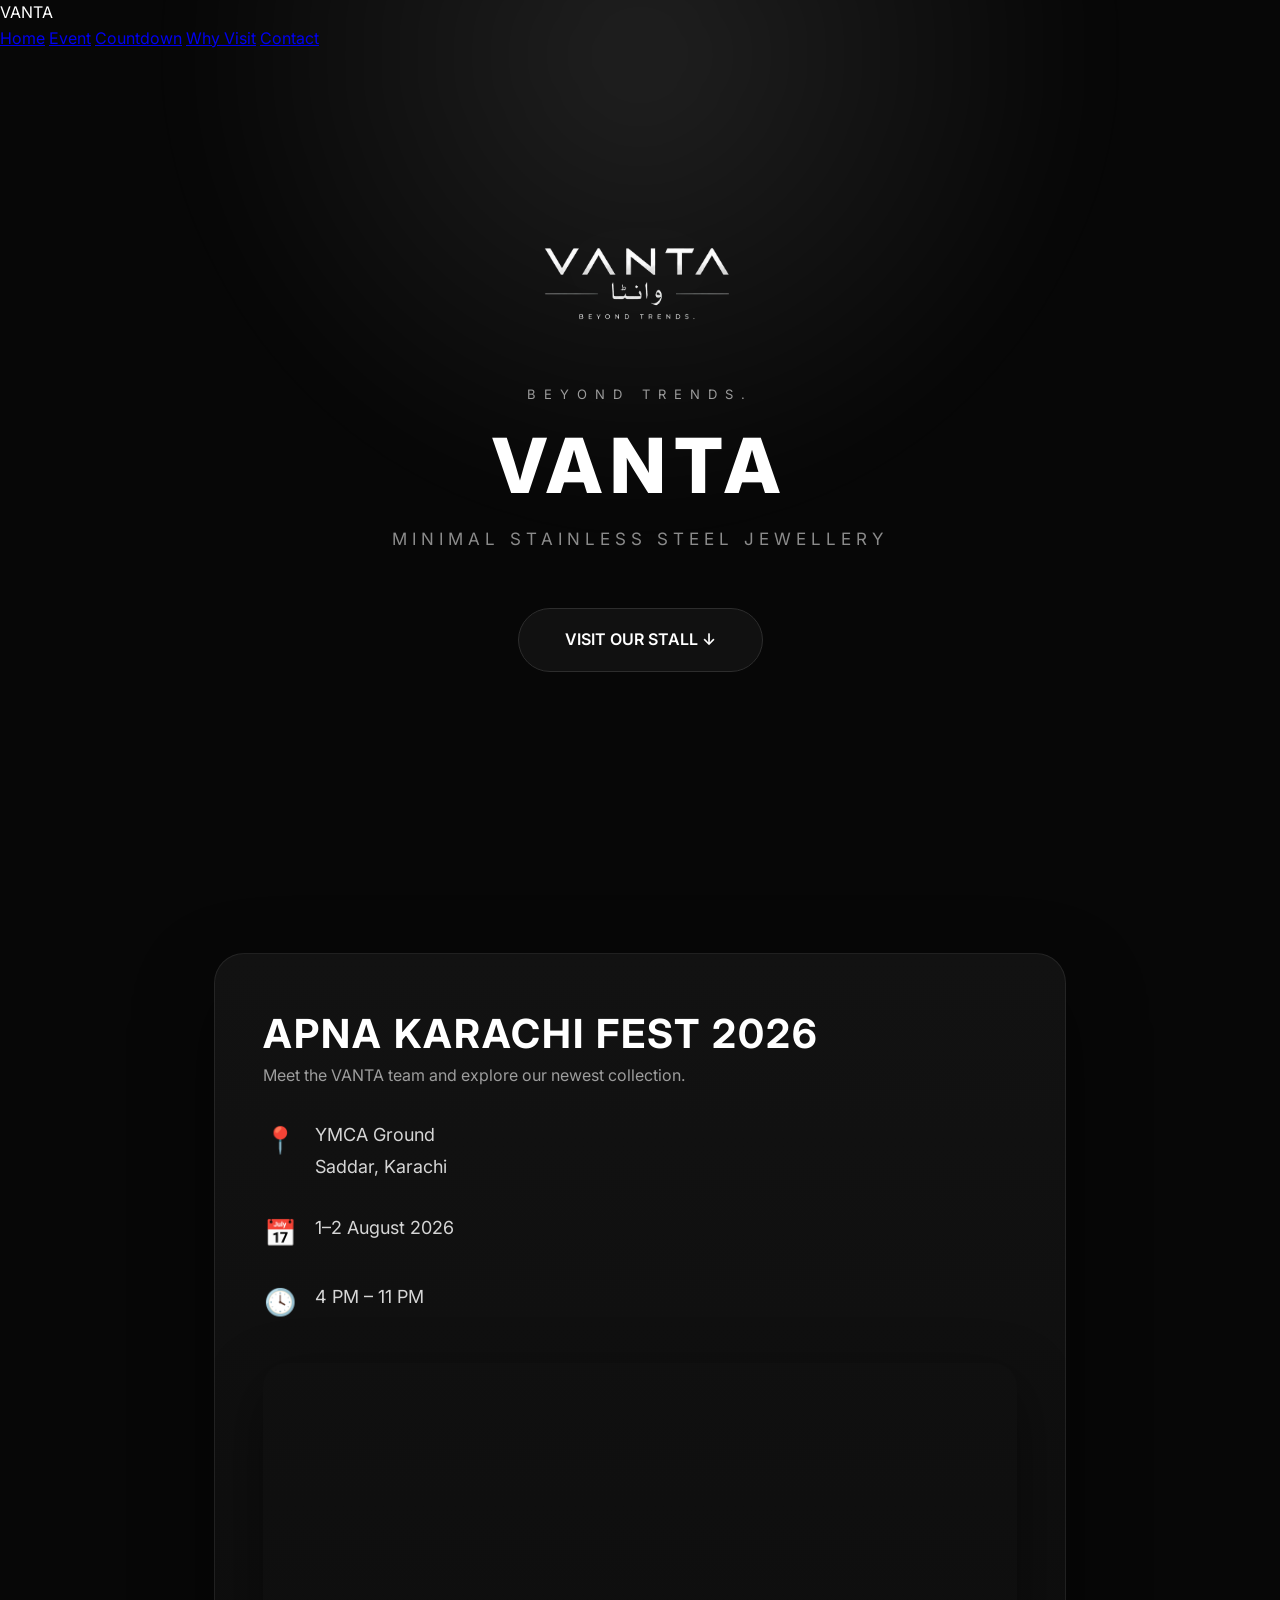
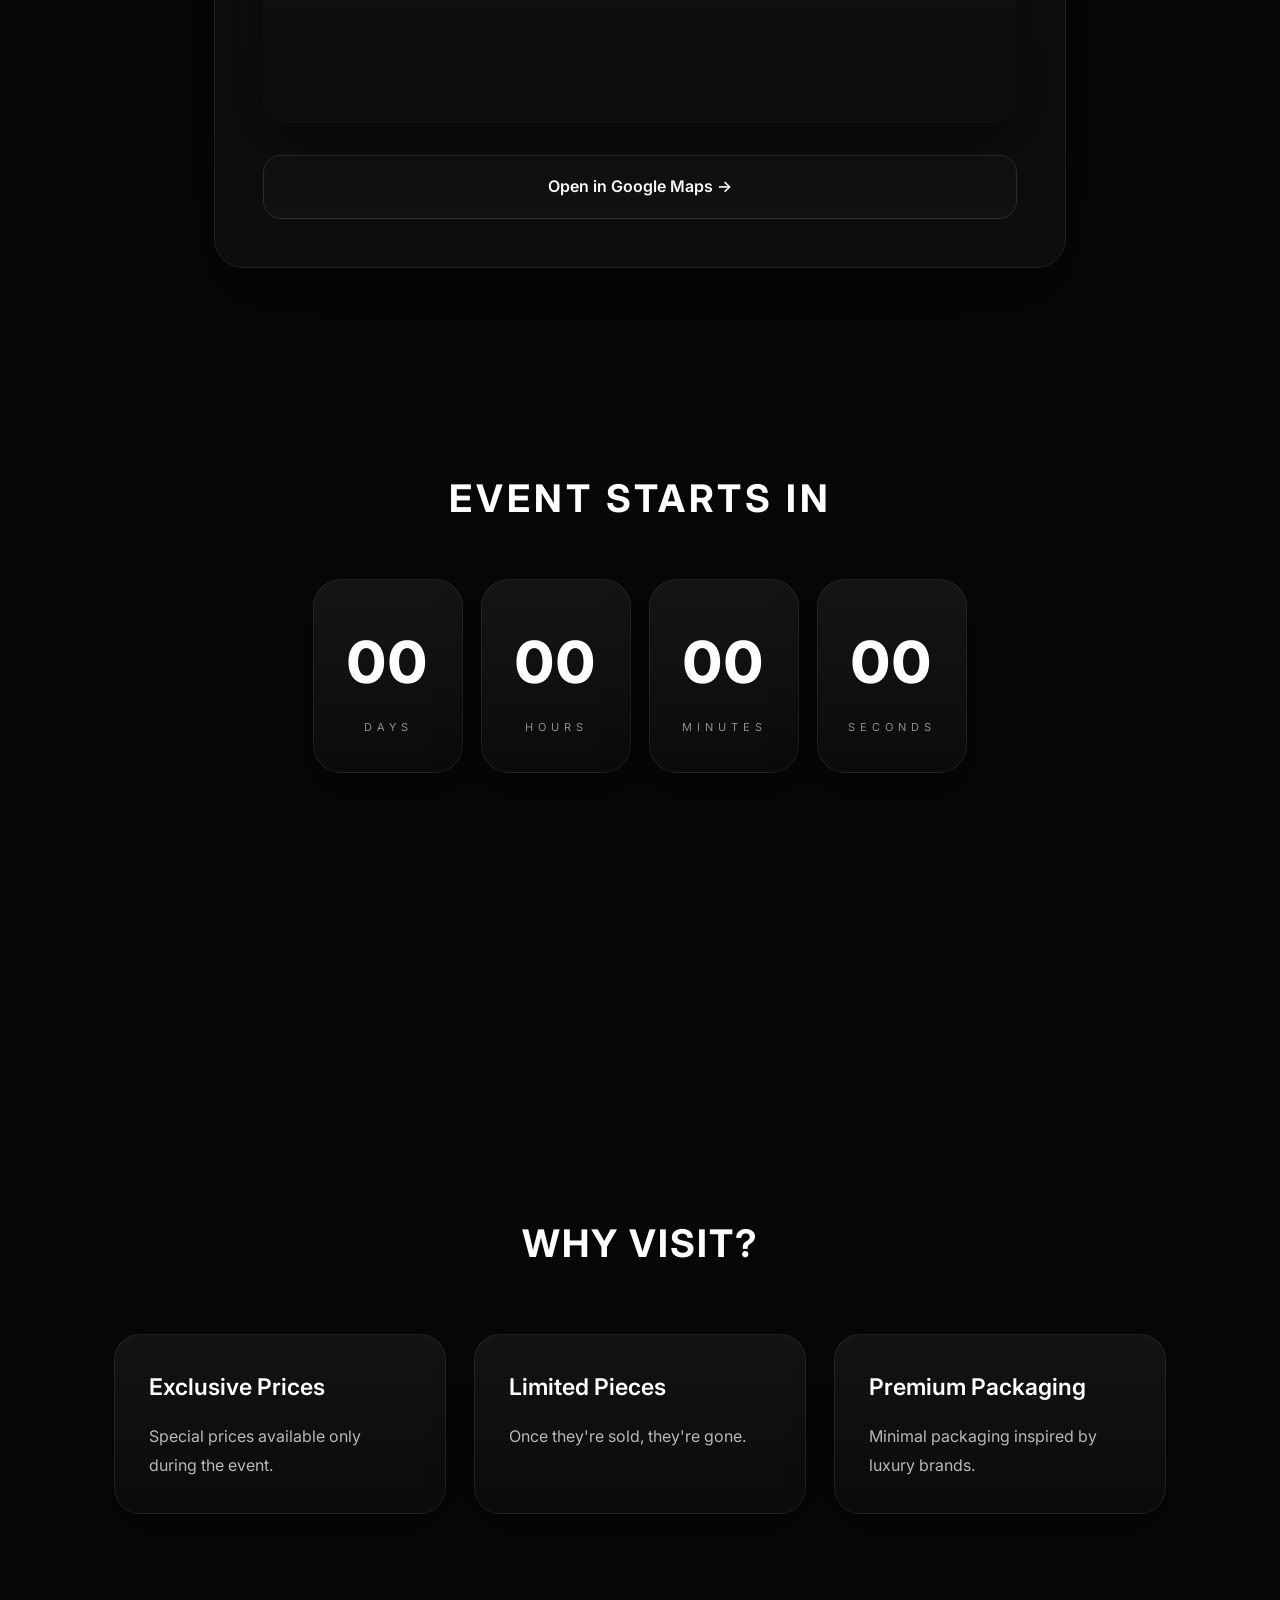
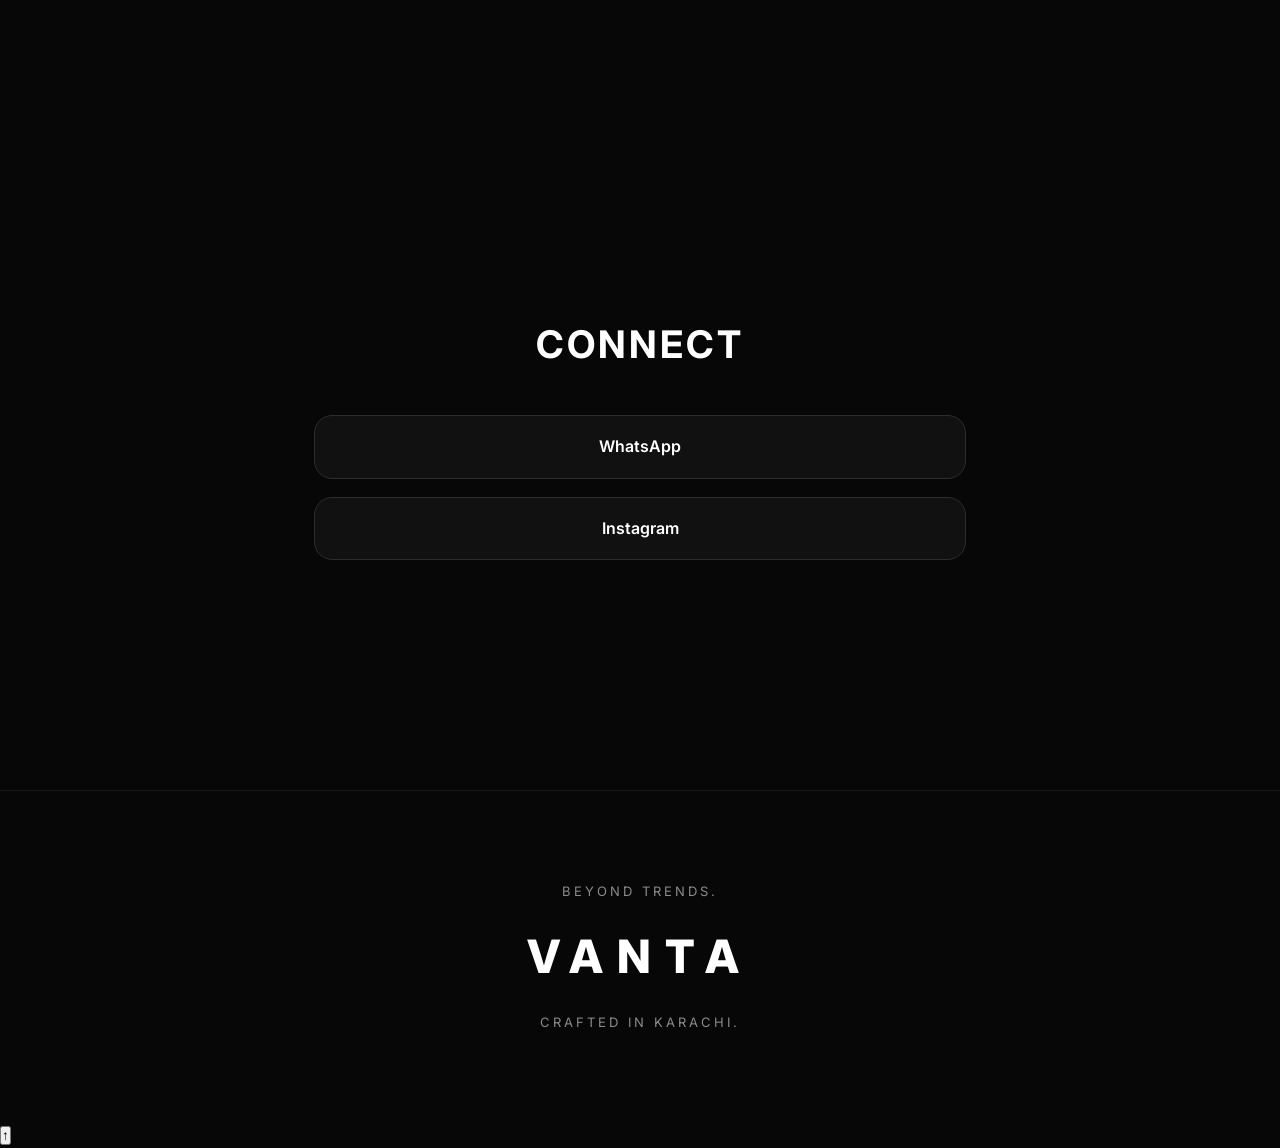
==== commit 05a52893: "Update events.html" ====
--- a/events.html
+++ b/events.html
@@ -315,7 +315,13 @@
 </p>
 
 </footer>
-
+  
+<button id="topBtn">
+
+↑
+
+</button>
+  
 <script src="script.js"></script>
 
 </body>
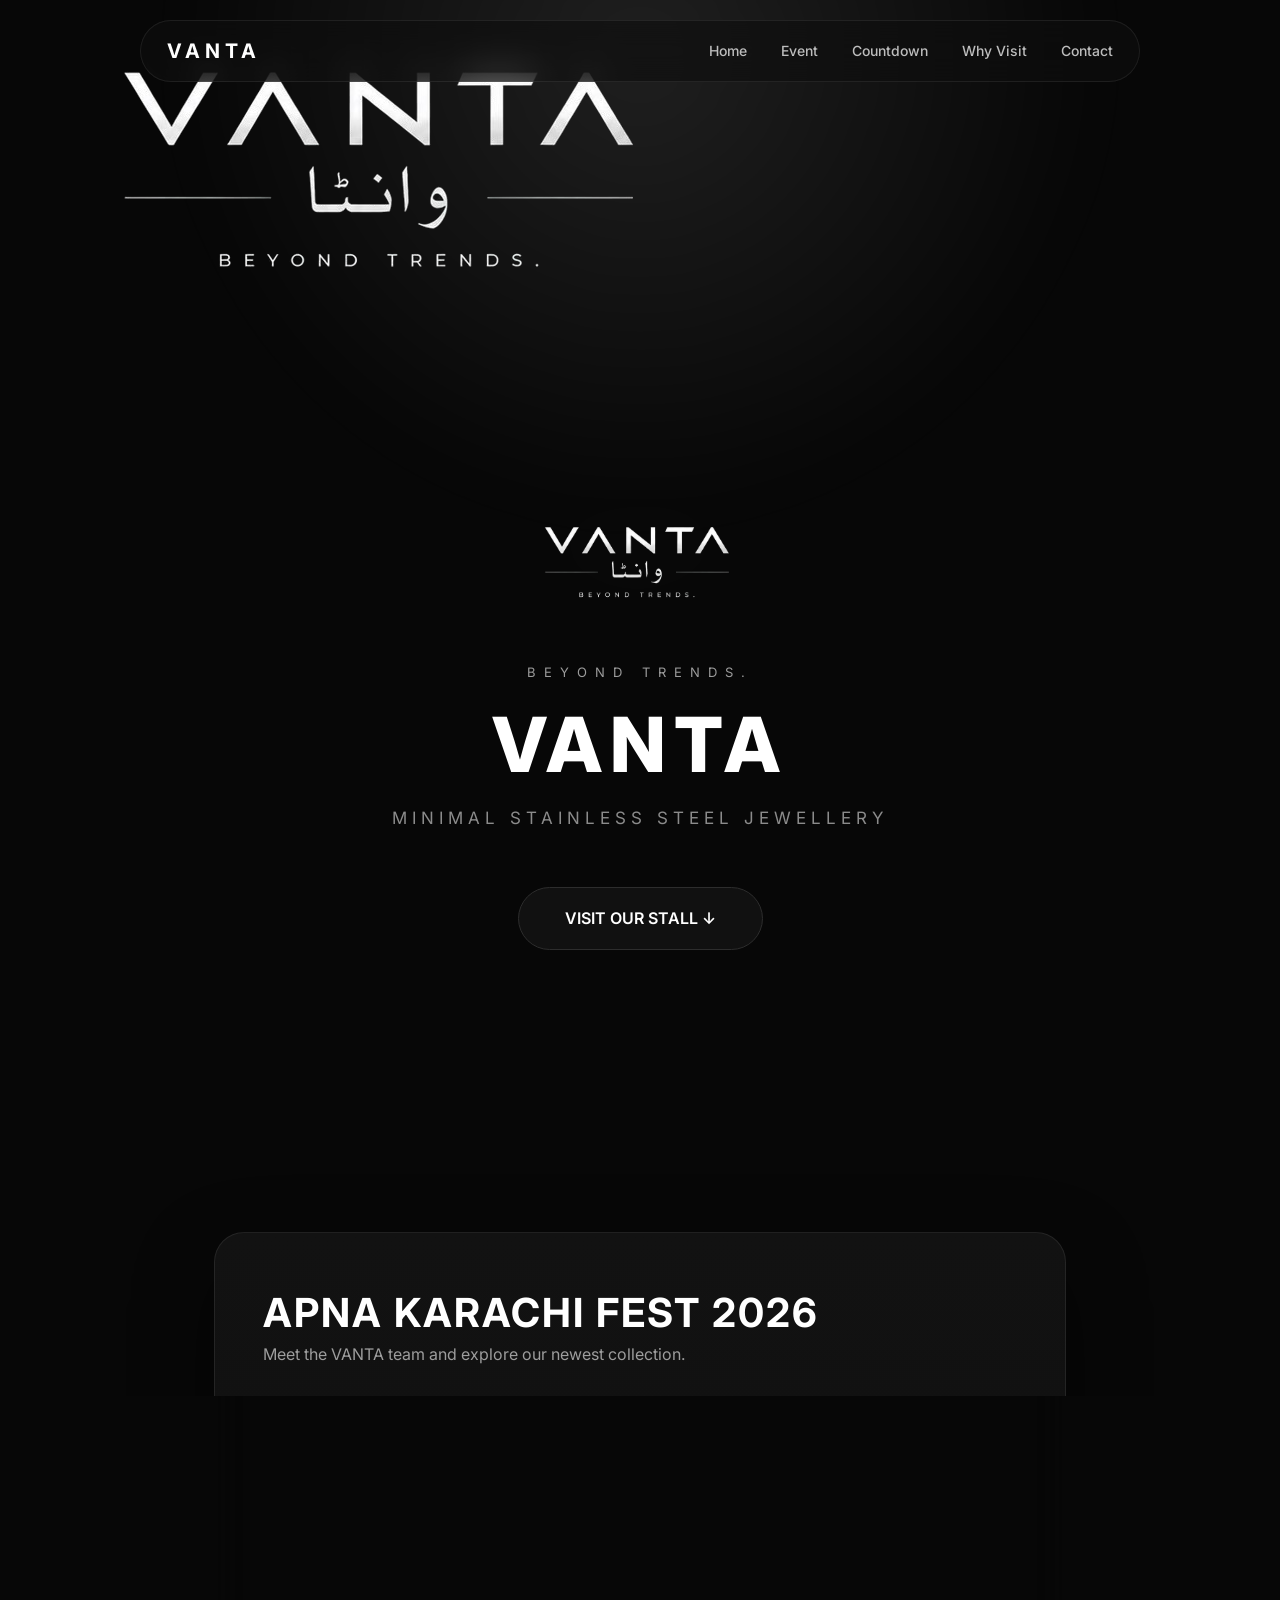
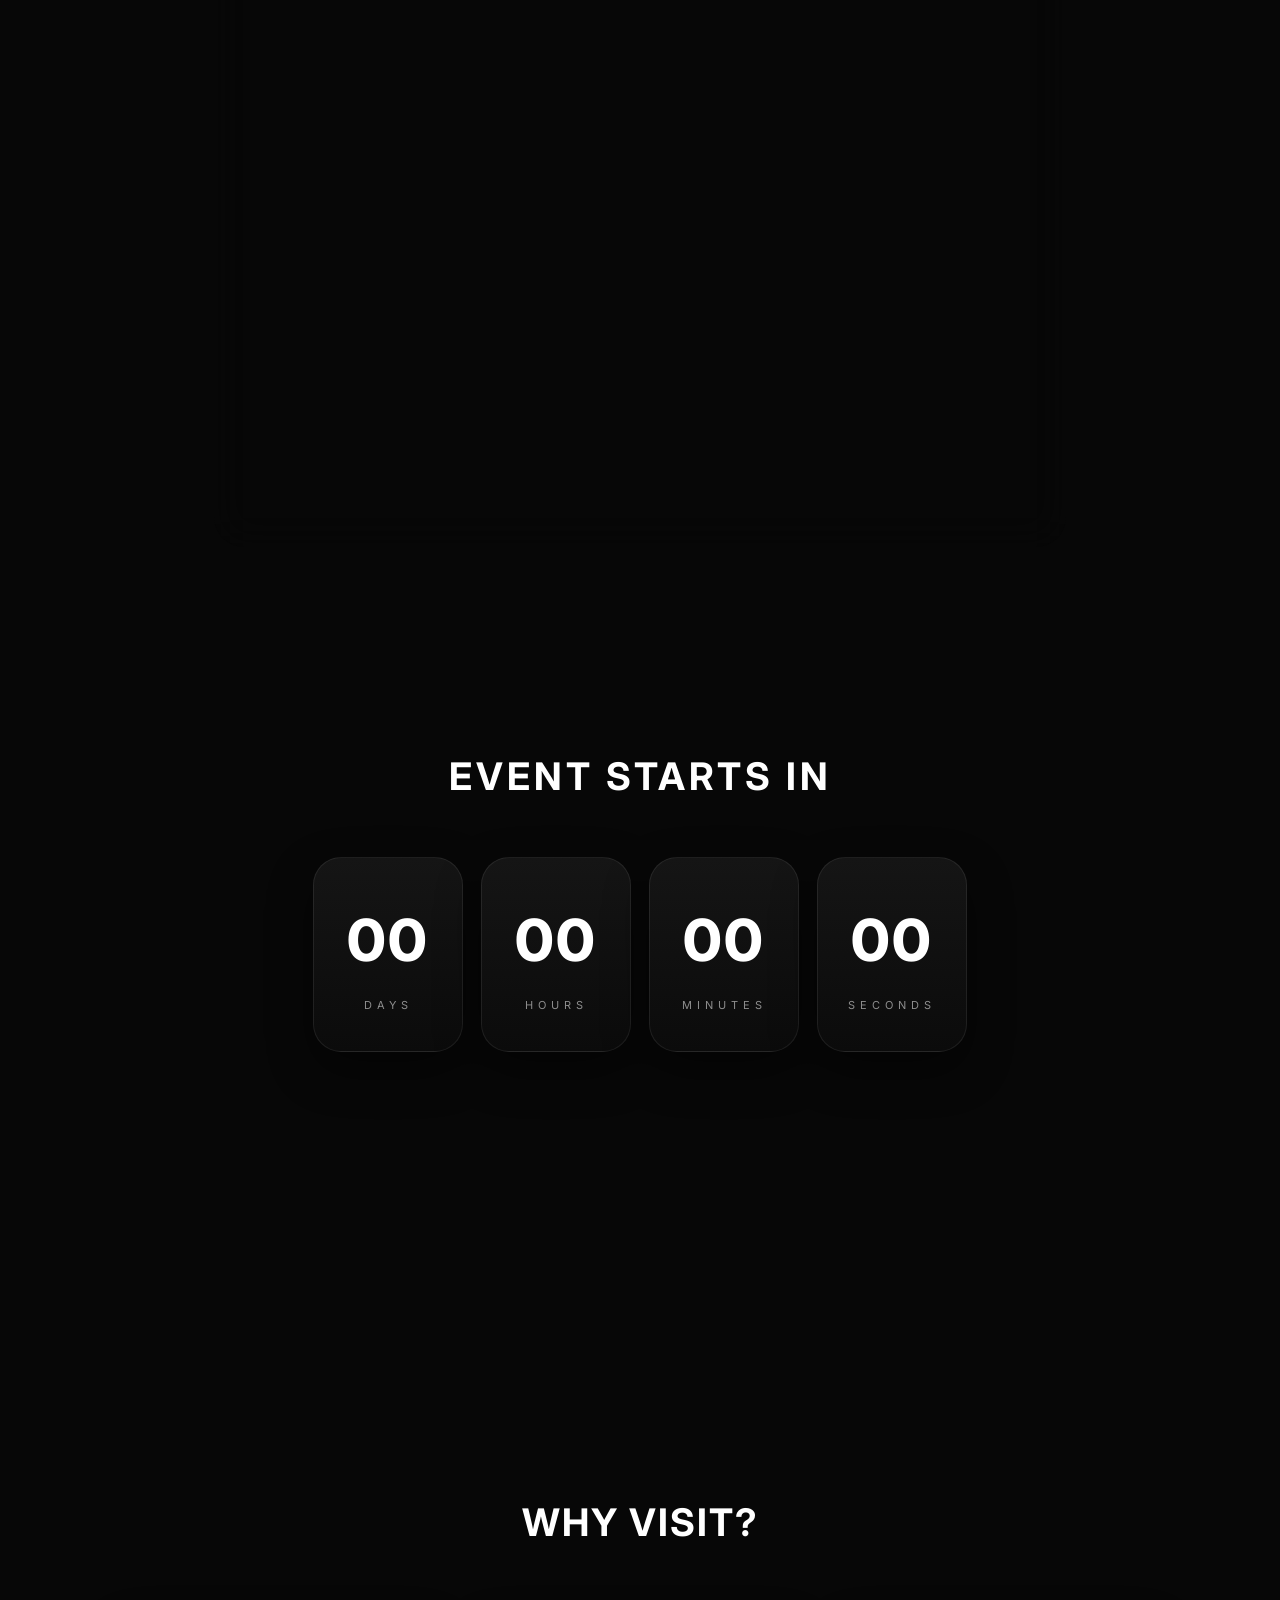
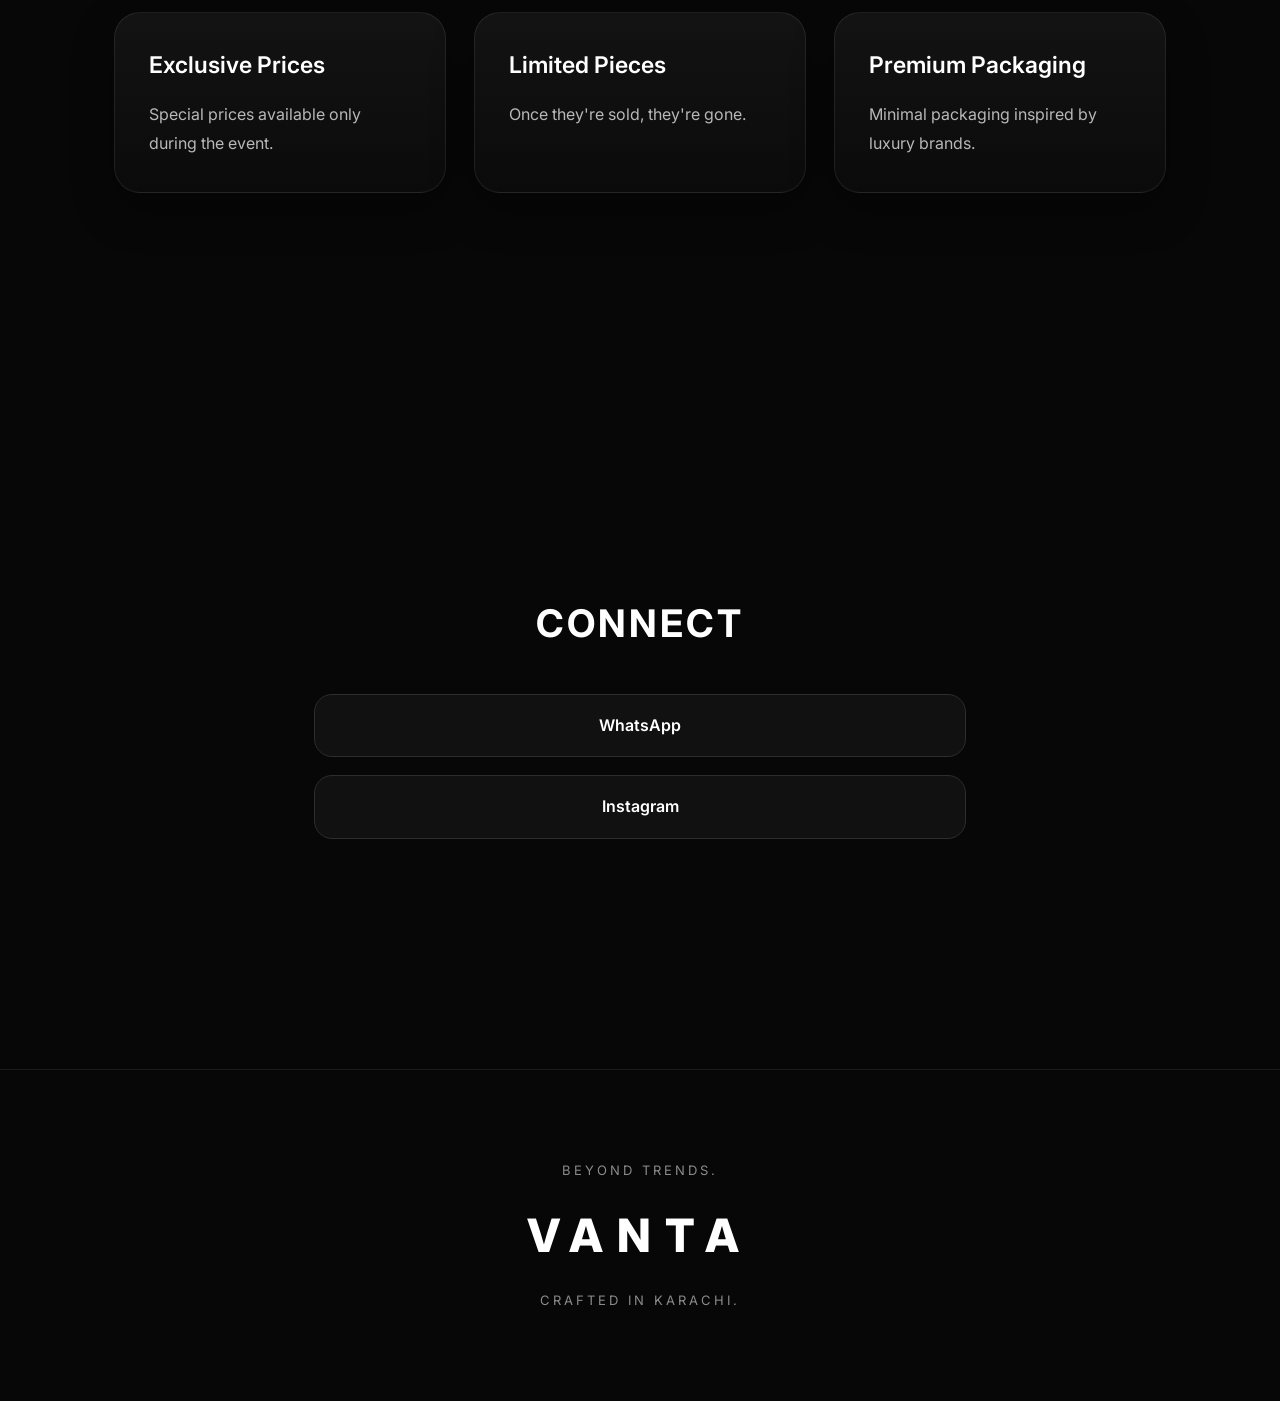
==== commit cc5c7194: "Update events.html" ====
--- a/events.html
+++ b/events.html
@@ -20,6 +20,11 @@
 </head>
 
 <body>
+<div id="loader">
+
+    <img src="logo.png.png" alt="VANTA">
+
+</div>
 <nav class="navbar">
 
 <div class="nav-logo">
--- a/style.css
+++ b/style.css
@@ -877,3 +877,123 @@
 }
 
 }
+/* BACK TO TOP */
+
+#topBtn{
+
+position:fixed;
+
+bottom:30px;
+
+right:30px;
+
+width:55px;
+
+height:55px;
+
+border:none;
+
+border-radius:50%;
+
+background:#fff;
+
+color:#000;
+
+font-size:22px;
+
+font-weight:700;
+
+cursor:pointer;
+
+opacity:0;
+
+visibility:hidden;
+
+transition:.35s;
+
+box-shadow:0 15px 40px rgba(0,0,0,.35);
+
+z-index:9999;
+
+}
+
+#topBtn:hover{
+
+transform:translateY(-6px) scale(1.08);
+
+}
+
+#topBtn.show{
+
+opacity:1;
+
+visibility:visible;
+
+}
+.navbar{
+
+position:fixed;
+
+top:20px;
+
+left:50%;
+
+transform:translateX(-50%);
+
+width:min(95%,1000px);
+
+padding:14px 26px;
+
+display:flex;
+
+justify-content:space-between;
+
+align-items:center;
+
+background:rgba(15,15,15,.65);
+
+backdrop-filter:blur(18px);
+
+border:1px solid rgba(255,255,255,.08);
+
+border-radius:100px;
+
+z-index:9999;
+
+}
+
+.nav-logo{
+
+font-size:20px;
+
+font-weight:700;
+
+letter-spacing:5px;
+
+}
+
+.nav-links{
+
+display:flex;
+
+gap:34px;
+
+}
+
+.nav-links a{
+
+color:#bdbdbd;
+
+text-decoration:none;
+
+font-size:14px;
+
+font-weight:500;
+
+}
+
+.nav-links a:hover{
+
+color:#fff;
+
+}
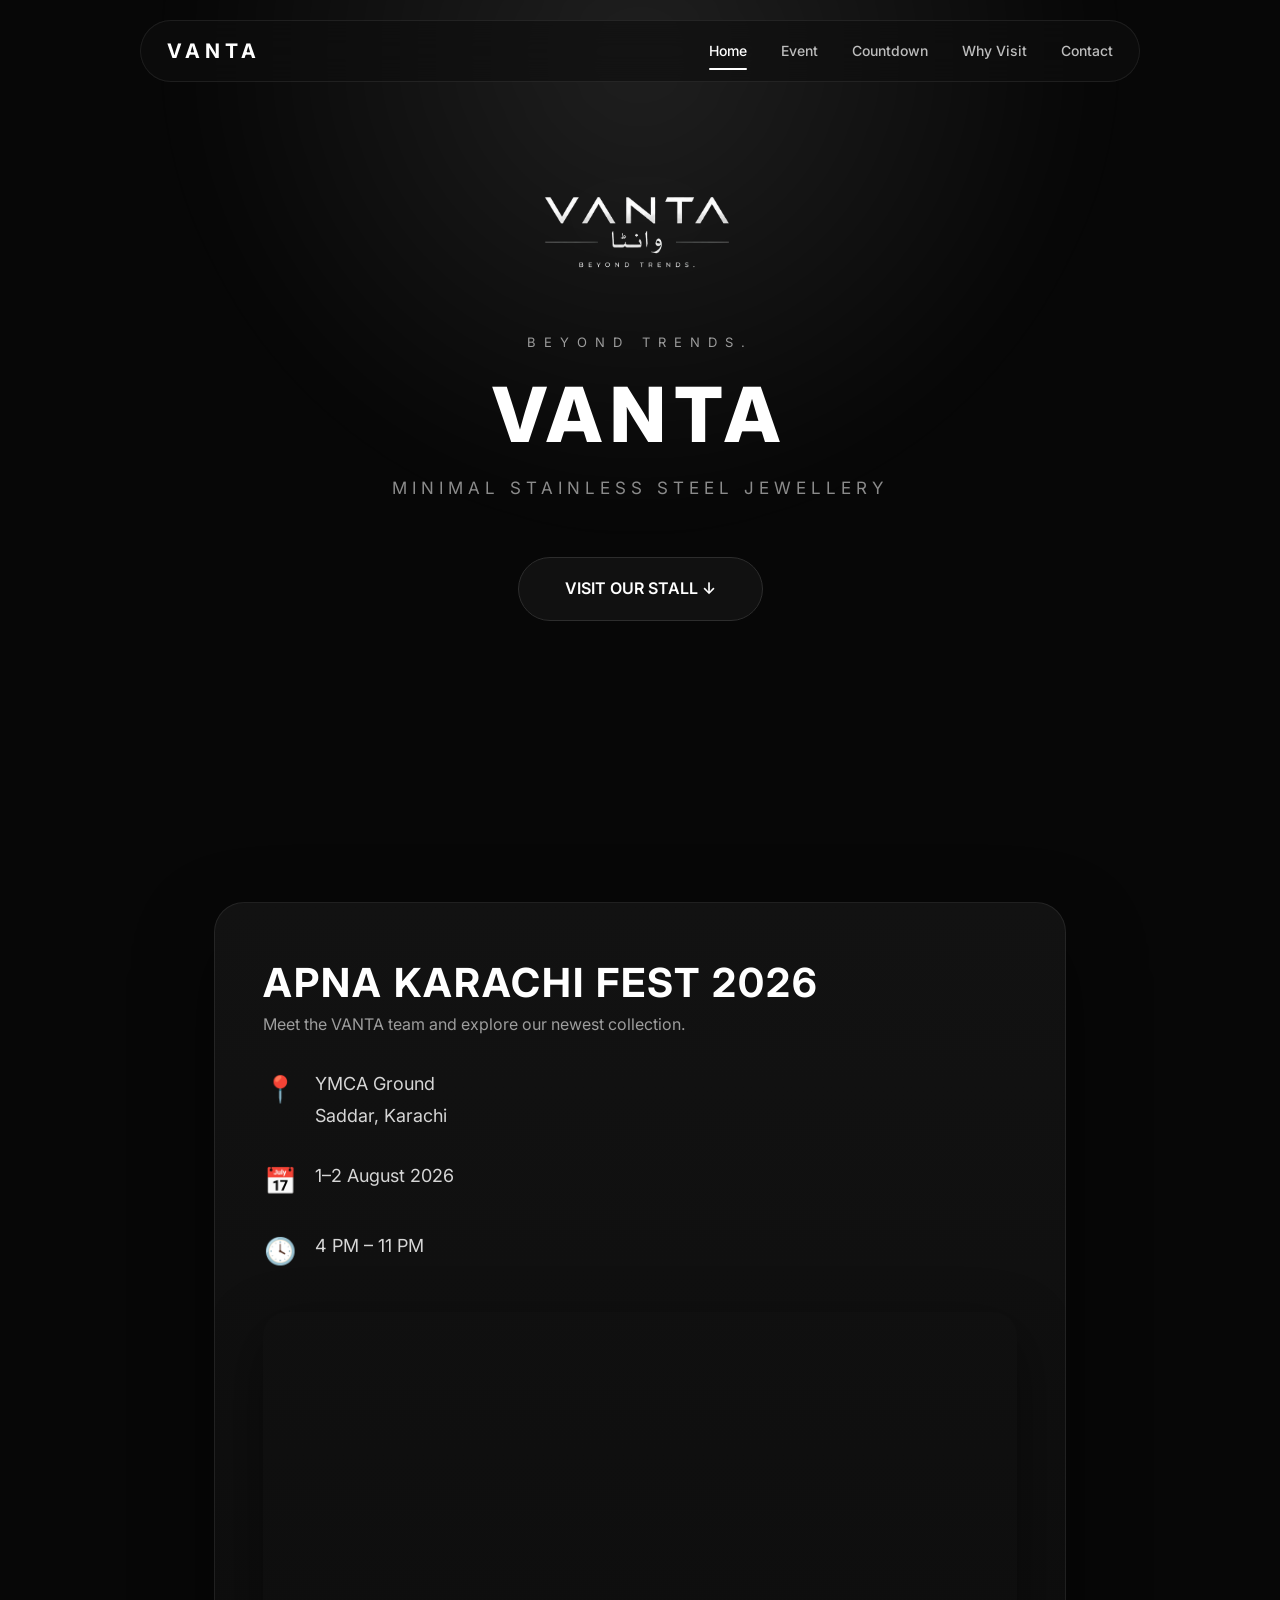
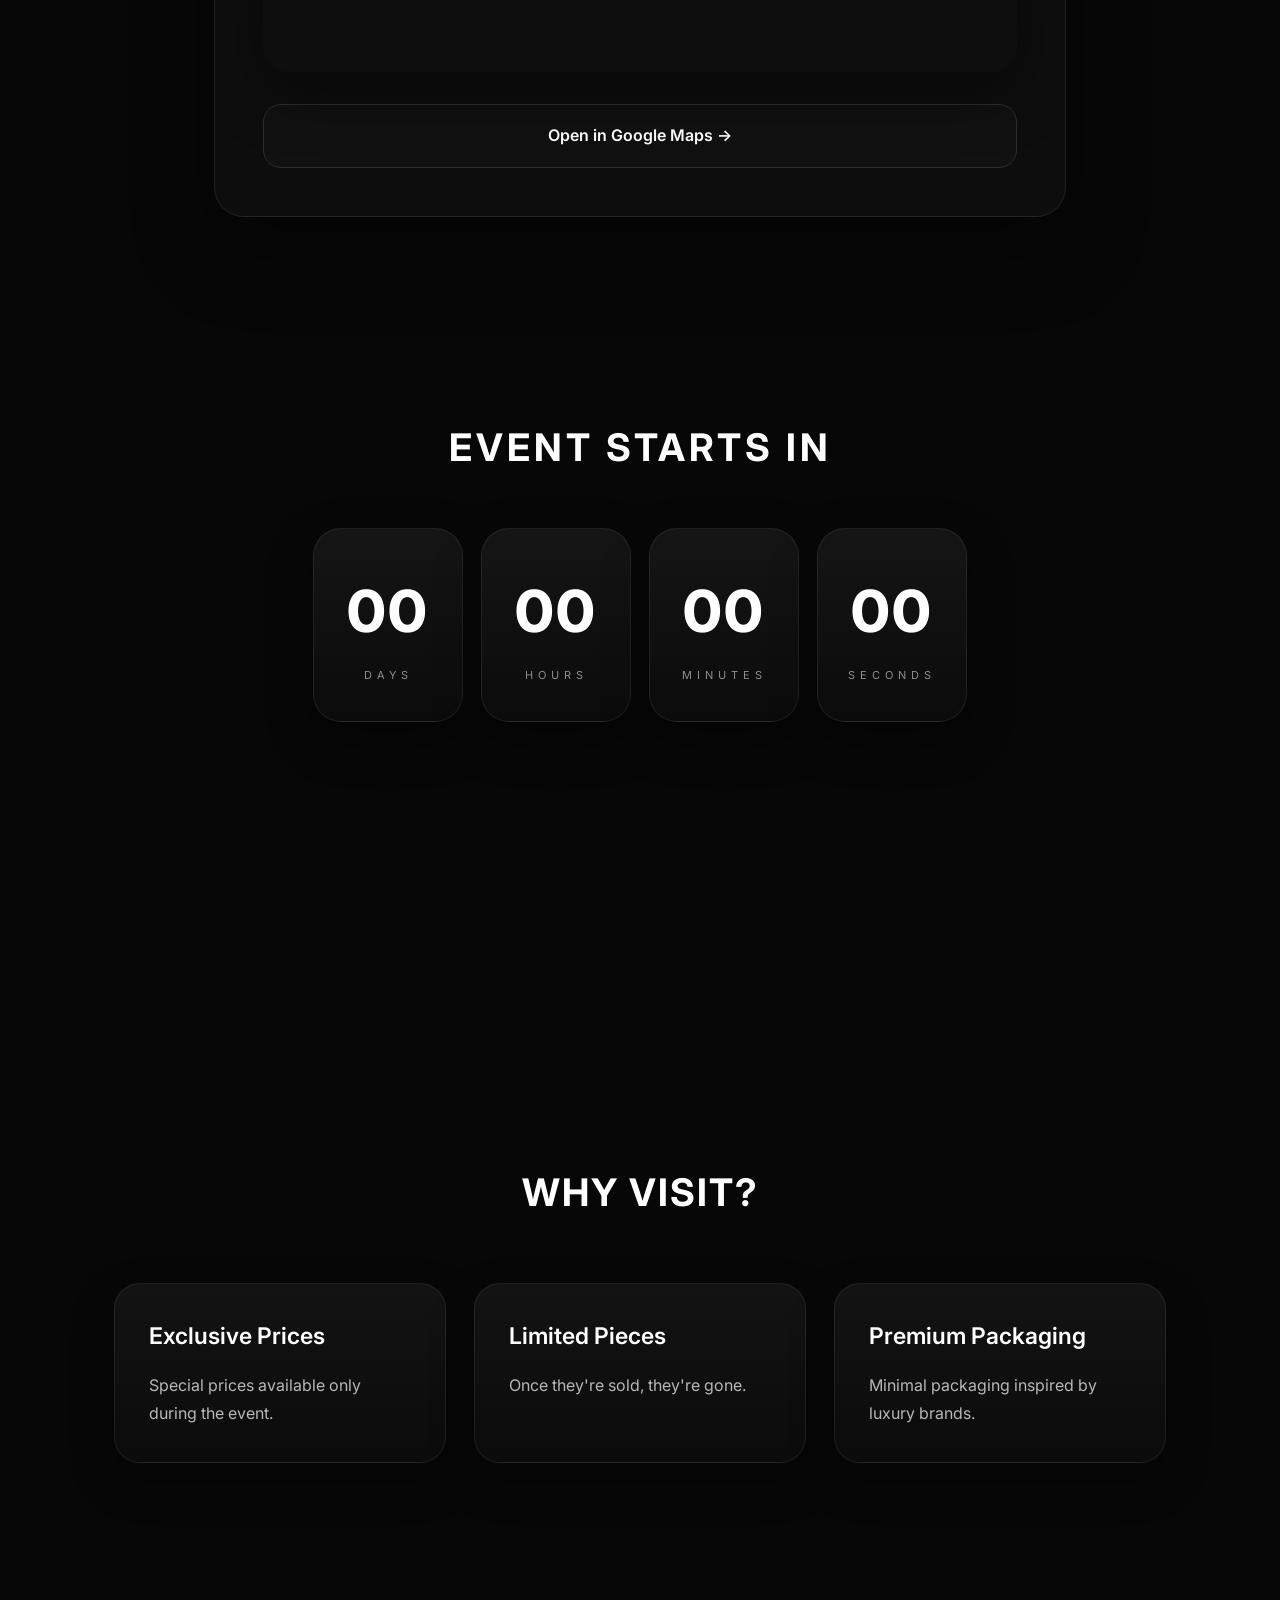
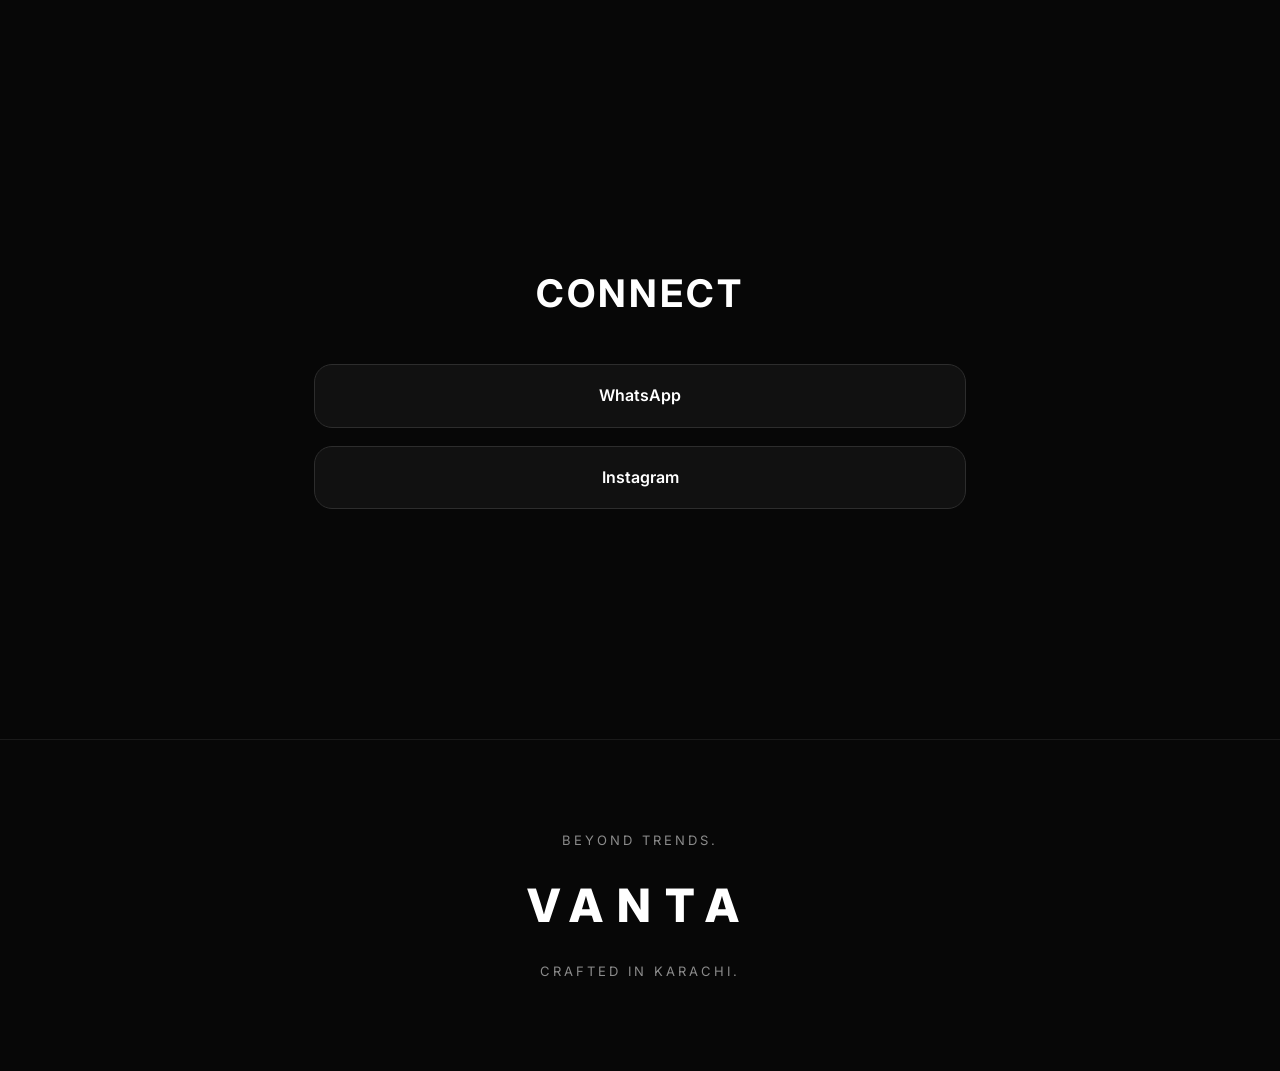
==== commit 9496a901: "Update events.html" ====
--- a/events.html
+++ b/events.html
@@ -33,7 +33,7 @@
 
 <div class="nav-links">
 
-<a href="#">Home</a>
+<a href="#home">Home</a>
 
 <a href="#event">Event</a>
 
@@ -47,7 +47,7 @@
 
 </nav>
 
-<section class="hero fade">
+<section class="hero fade" id="home">
 
 <div class="hero-content">
 
--- a/style.css
+++ b/style.css
@@ -997,3 +997,141 @@
 color:#fff;
 
 }
+/* LOADER */
+
+#loader{
+
+position:fixed;
+
+top:0;
+
+left:0;
+
+width:100%;
+
+height:100vh;
+
+background:#070707;
+
+display:flex;
+
+justify-content:center;
+
+align-items:center;
+
+z-index:999999;
+
+transition:opacity .8s ease,visibility .8s ease;
+
+}
+
+#loader img{
+
+width:220px;
+
+animation:loaderPulse 2s infinite ease-in-out;
+
+filter:drop-shadow(0 0 40px rgba(255,255,255,.15));
+
+}
+
+#loader.hide{
+
+opacity:0;
+
+visibility:hidden;
+
+}
+
+@keyframes loaderPulse{
+
+0%{
+
+transform:scale(.95);
+
+opacity:.6;
+
+}
+
+50%{
+
+transform:scale(1);
+
+opacity:1;
+
+}
+
+100%{
+
+transform:scale(.95);
+
+opacity:.6;
+
+}
+
+}
+/* SMART NAVBAR */
+
+.navbar{
+
+transition:.4s ease;
+
+}
+
+.navbar.scrolled{
+
+top:12px;
+
+background:rgba(8,8,8,.92);
+
+border:1px solid rgba(255,255,255,.12);
+
+box-shadow:0 20px 60px rgba(0,0,0,.45);
+
+}
+
+.nav-links a{
+
+position:relative;
+
+transition:.3s;
+
+}
+
+.nav-links a::after{
+
+content:"";
+
+position:absolute;
+
+left:50%;
+
+bottom:-8px;
+
+transform:translateX(-50%);
+
+width:0;
+
+height:2px;
+
+background:#fff;
+
+transition:.3s;
+
+border-radius:20px;
+
+}
+
+.nav-links a:hover::after,
+
+.nav-links a.active::after{
+
+width:100%;
+
+}
+
+.nav-links a.active{
+
+color:#fff;
+
+}
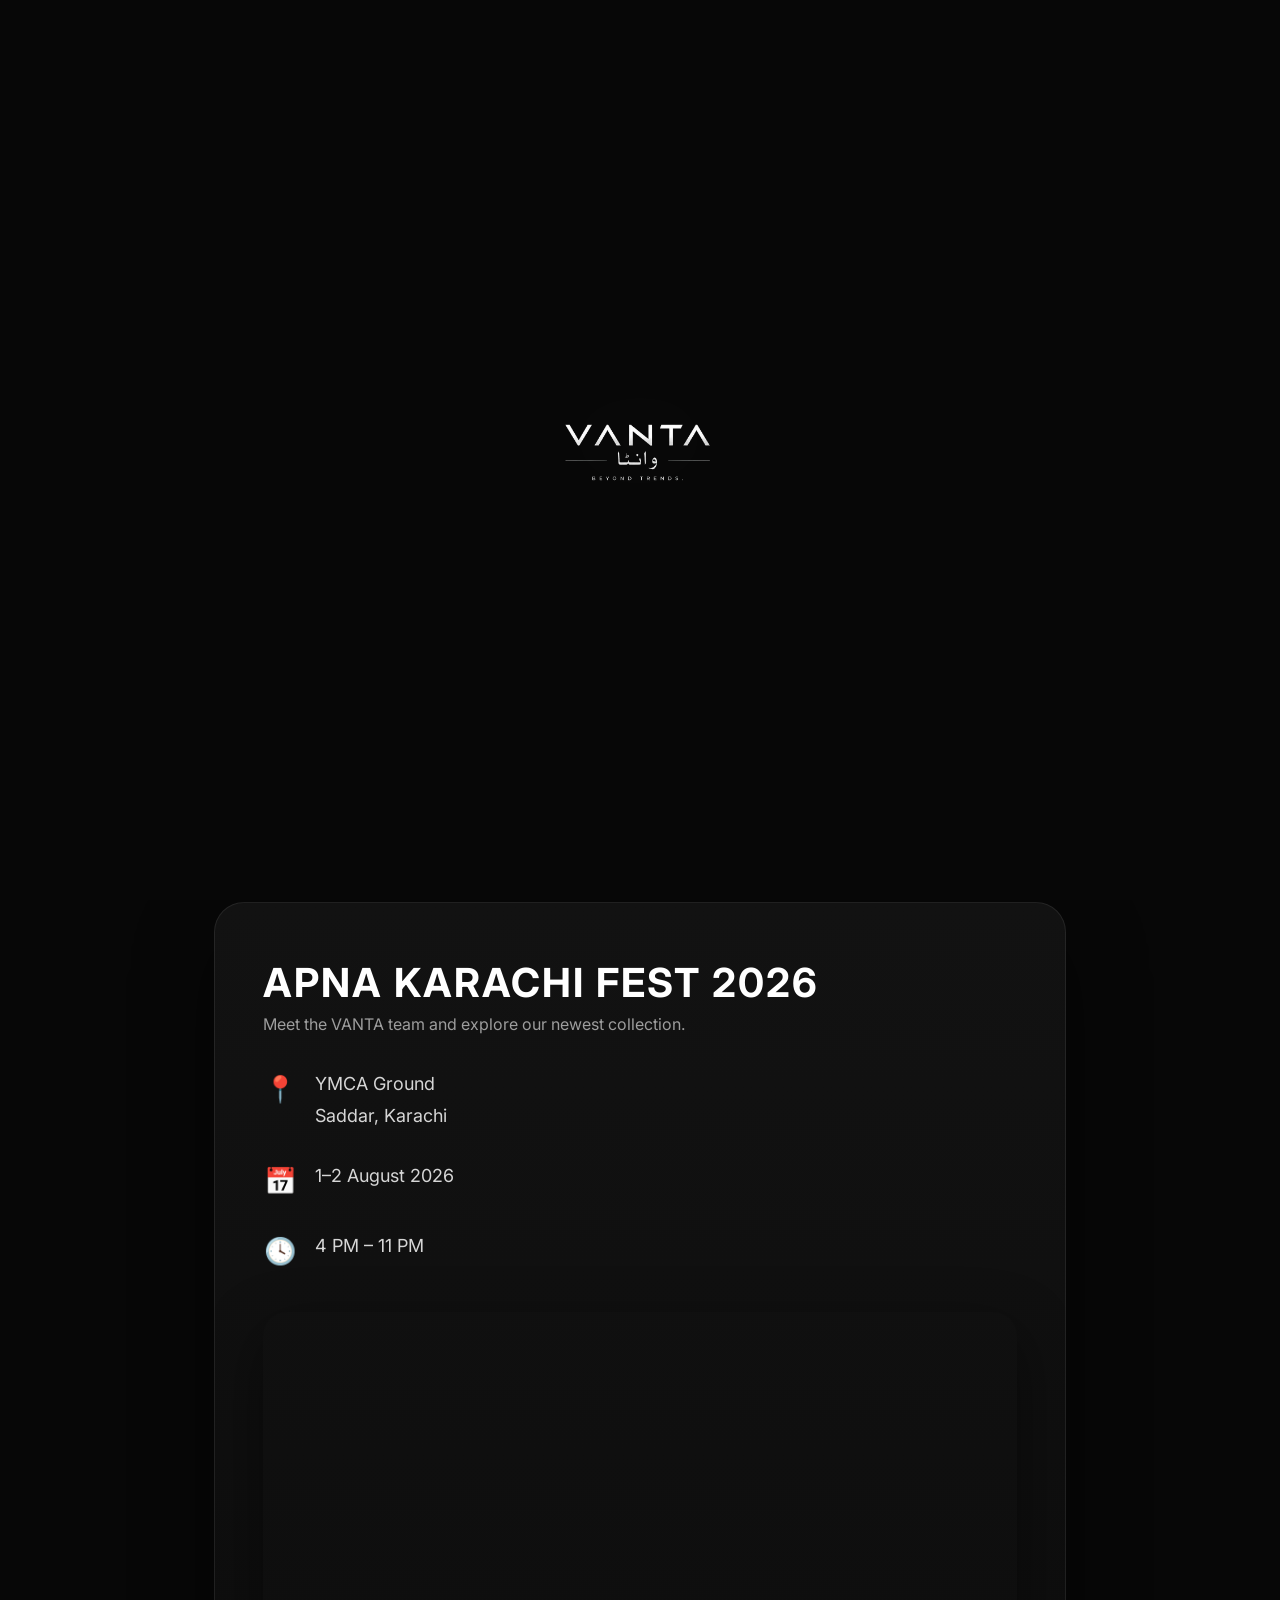
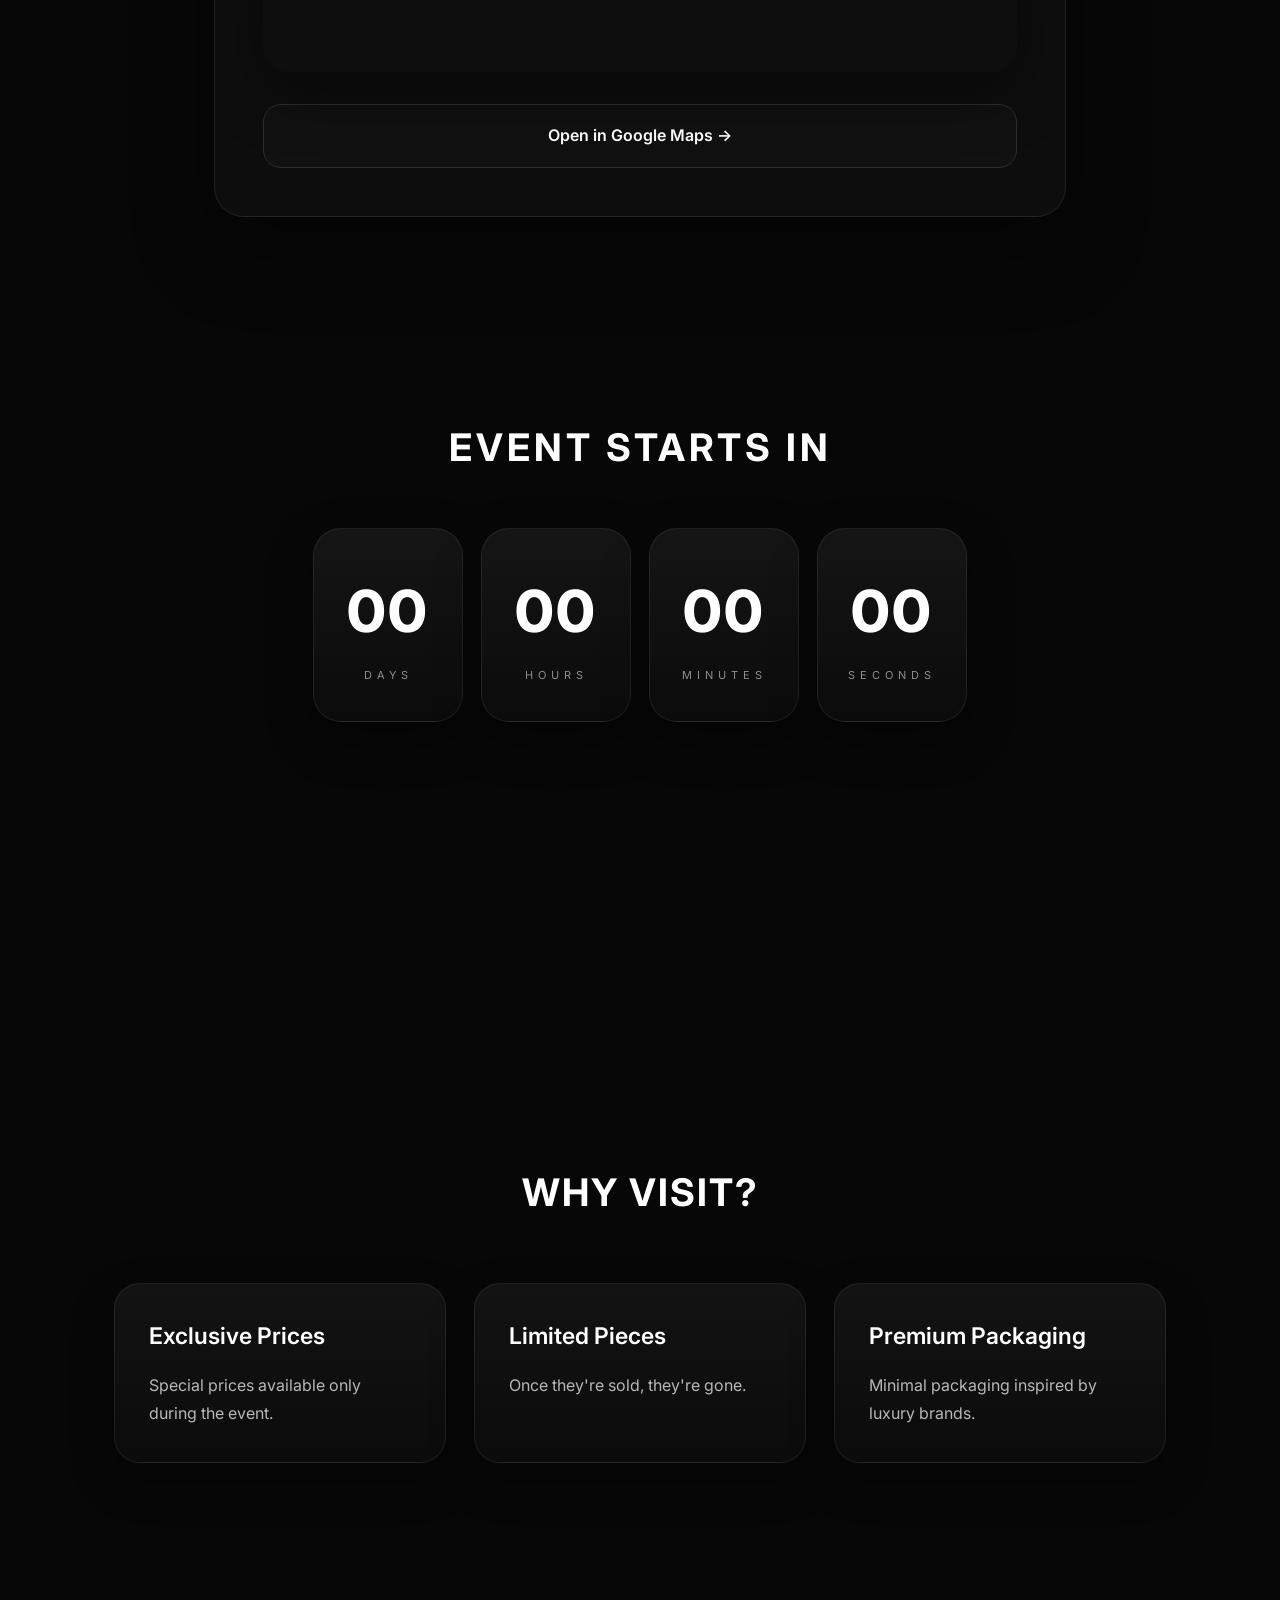
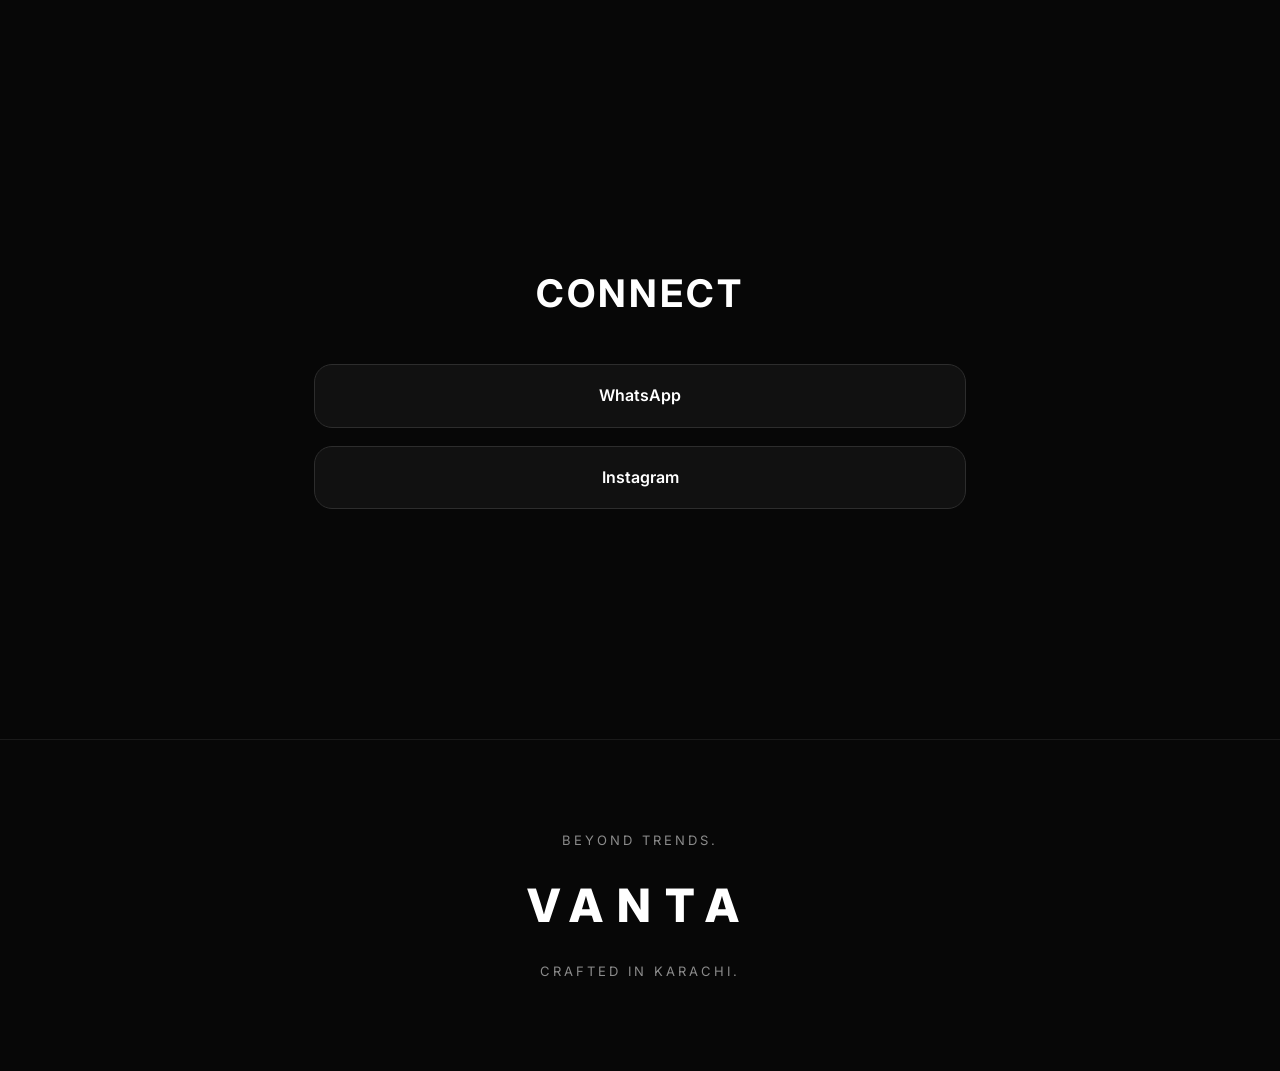
==== commit fcf5f034: "Update events.html" ====
--- a/events.html
+++ b/events.html
@@ -20,6 +20,7 @@
 </head>
 
 <body>
+<div id="particles"></div>
 <div id="loader">
 
     <img src="logo.png.png" alt="VANTA">
